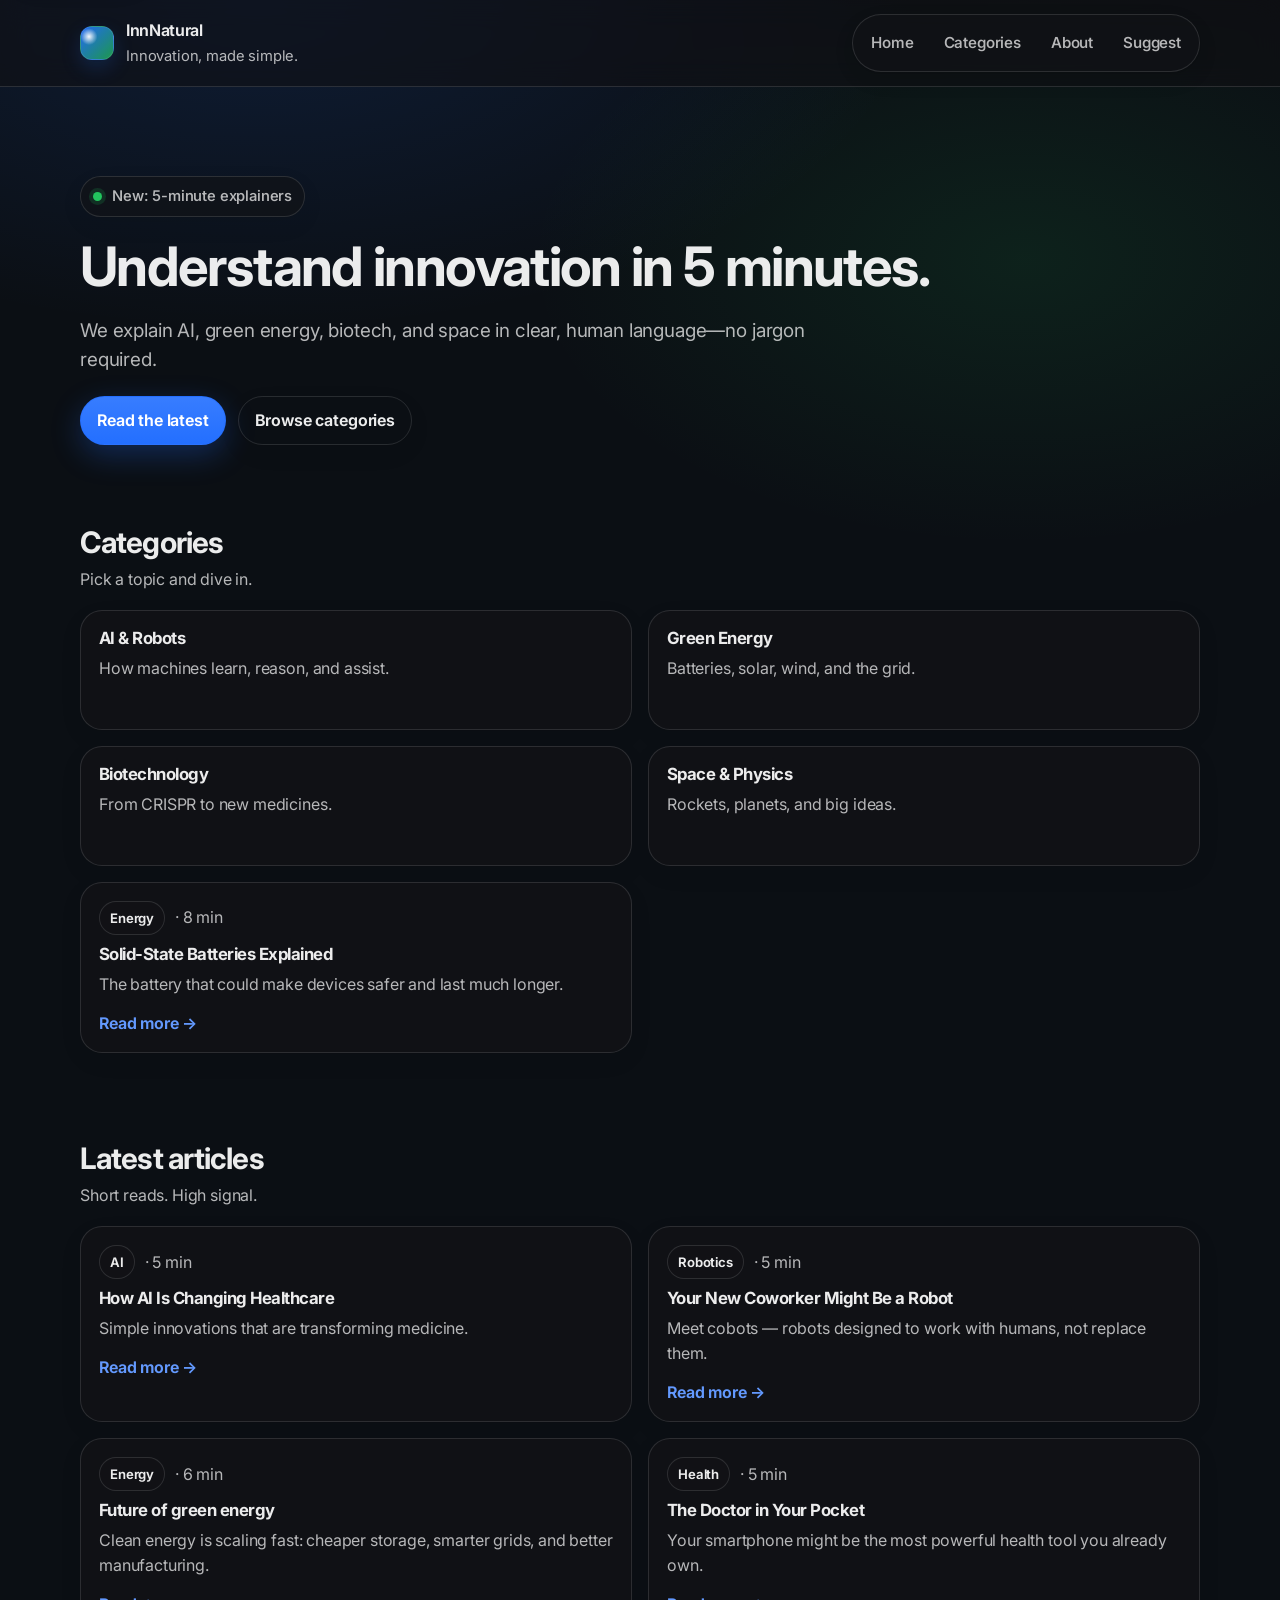
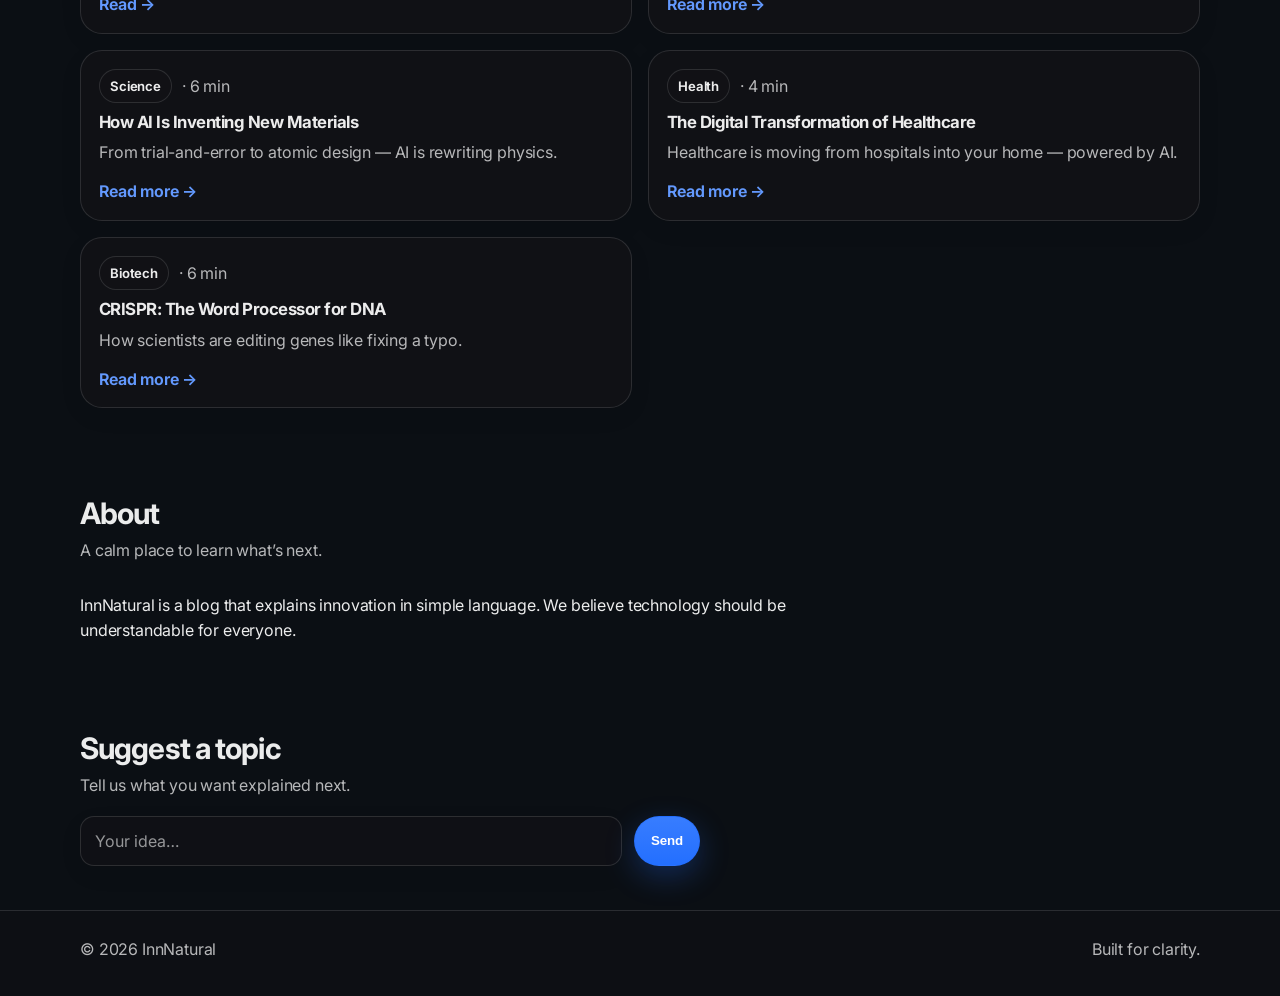
==== index.html @ a8ececca "Update index.html" ====
<!DOCTYPE html>
<html lang="en">
<head>
  <!-- Google tag (gtag.js) -->
<script async src="https://www.googletagmanager.com/gtag/js?id=G-0CDBR9W28D"></script>
<script>
  window.dataLayer = window.dataLayer || [];
  function gtag(){dataLayer.push(arguments);}
  gtag('js', new Date());

  gtag('config', 'G-0CDBR9W28D');
</script>
  <meta charset="UTF-8" />
  <meta name="viewport" content="width=device-width, initial-scale=1.0"/>
  <title>InnNatural</title>
  <meta name="description" content="InnNatural — short, clear explainers on AI, green energy, biotech, and space." />
  <meta name="color-scheme" content="light dark" />
  <link rel="preconnect" href="https://fonts.googleapis.com" />
  <link rel="preconnect" href="https://fonts.gstatic.com" crossorigin />
  <link href="https://fonts.googleapis.com/css2?family=Inter:wght@400;500;600;700&display=swap" rel="stylesheet" />
  <link rel="stylesheet" href="style.css"/>
</head>

<body>

<a class="skip-link" href="#content">Skip to content</a>

<header class="site-header">
  <div class="container header-inner">
    <div class="brand">
      <div class="logo" aria-hidden="true"></div>
      <div class="brand-text">
        <a class="brand-name" href="#">InnNatural</a>
        <p class="brand-tagline">Innovation, made simple.</p>
      </div>
    </div>

    <nav class="site-nav" aria-label="Primary navigation">
      <a class="nav-link" href="#">Home</a>
      <a class="nav-link" href="#categories">Categories</a>
      <a class="nav-link" href="#about">About</a>
      <a class="nav-link" href="#contact">Suggest</a>
    </nav>
  </div>
</header>

<main id="content">
  <section class="hero">
    <div class="container hero-inner">
      <p class="pill">New: 5-minute explainers</p>
      <h1>Understand innovation in 5 minutes.</h1>
      <p class="lede">We explain AI, green energy, biotech, and space in clear, human language—no jargon required.</p>
      <div class="hero-actions">
        <a class="button primary" href="#latest">Read the latest</a>
        <a class="button ghost" href="#categories">Browse categories</a>
      </div>
    </div>
  </section>

  <section id="categories" class="section">
    <div class="container">
      <div class="section-head">
        <h2>Categories</h2>
        <p class="muted">Pick a topic and dive in.</p>
      </div>
      <div class="grid cards">
        <a class="card category" href="#" aria-label="AI & Robots category">
          <h3>AI & Robots</h3>
          <p class="muted">How machines learn, reason, and assist.</p>
        </a>
        <a class="card category" href="#" aria-label="Green Energy category">
          <h3>Green Energy</h3>
          <p class="muted">Batteries, solar, wind, and the grid.</p>
        </a>
        <a class="card category" href="#" aria-label="Biotechnology category">
          <h3>Biotechnology</h3>
          <p class="muted">From CRISPR to new medicines.</p>
        </a>
        <a class="card category" href="#" aria-label="Space & Physics category">
          <h3>Space & Physics</h3>
          <p class="muted">Rockets, planets, and big ideas.</p>
        </a>
        <article class="card post">
          <div class="post-meta">
            <span class="tag">Energy</span>
            <span class="muted">· 8 min</span>
          </div>
          <h3>Solid-State Batteries Explained</h3>
          <p>The battery that could make devices safer and last much longer.</p>
          <a class="post-link" href="article-solid-state-batteries.html">Read more →</a>
        </article>
      </div>
    </div>
  </section>

  <section id="latest" class="section">
    <div class="container">
      <div class="section-head">
        <h2>Latest articles</h2>
        <p class="muted">Short reads. High signal.</p>
      </div>

      <div class="grid cards">
        <article class="card post">
          <div class="post-meta">
            <span class="tag">AI</span>
            <span class="muted">· 5 min</span>
          </div>
          <h3>How AI Is Changing Healthcare</h3>
          <p>Simple innovations that are transforming medicine.</p>
          <a class="post-link" href="article-ai.html">Read more →</a>
        </article>
        <article class="card post">
          <div class="post-meta">
            <span class="tag">Robotics</span>
            <span class="muted">· 5 min</span>
          </div>
          <h3>Your New Coworker Might Be a Robot</h3>
          <p>Meet cobots — robots designed to work with humans, not replace them.</p>
          <a class="post-link" href="article-cobots.html">Read more →</a>
        </article>
        <article class="card post">
          <div class="post-meta">
            <span class="tag">Energy</span>
            <span class="muted">· 6 min</span>
          </div>
          <h3>Future of green energy</h3>
          <p>Clean energy is scaling fast: cheaper storage, smarter grids, and better manufacturing.</p>
          <a class="post-link" href="#" aria-label="Read Future of green energy">Read →</a>
        </article>
        <article class="card post">
          <div class="post-meta">
            <span class="tag">Health</span>
            <span class="muted">· 5 min</span>
          </div>
          <h3>The Doctor in Your Pocket</h3>
          <p>Your smartphone might be the most powerful health tool you already own.</p>
          <a class="post-link" href="article-smartphone-health.html">Read more →</a>
        </article>
        <article class="card post">
          <div class="post-meta">
            <span class="tag">Science</span>
            <span class="muted">· 6 min</span>
          </div>
          <h3>How AI Is Inventing New Materials</h3>
          <p>From trial-and-error to atomic design — AI is rewriting physics.</p>
          <a class="post-link" href="article-materials-ai.html">Read more →</a>
        </article>
        <article class="card post">
          <div class="post-meta">
            <span class="tag">Health</span>
            <span class="muted">· 4 min</span>
          </div>
          <h3>The Digital Transformation of Healthcare</h3>
          <p>Healthcare is moving from hospitals into your home — powered by AI.</p>
          <a class="post-link" href="article-digital-health.html">Read more →</a>
        </article>
        <article class="card post">
          <div class="post-meta">
            <span class="tag">Biotech</span>
            <span class="muted">· 6 min</span>
          </div>
          <h3>CRISPR: The Word Processor for DNA</h3>
          <p>How scientists are editing genes like fixing a typo.</p>
          <a class="post-link" href="article-crispr.html">Read more →</a>
        </article>
      </div>
    </div>
  </section>

<section id="about">
  <div class="container section about">
    <div class="section-head">
      <h2>About</h2>
      <p class="muted">A calm place to learn what’s next.</p>
    </div>
    <div class="prose">
      <p>
        InnNatural is a blog that explains innovation in simple language.
        We believe technology should be understandable for everyone.
      </p>
    </div>
  </div>
</section>

<section id="contact">
  <div class="container section">
    <div class="section-head">
      <h2>Suggest a topic</h2>
      <p class="muted">Tell us what you want explained next.</p>
    </div>

    <form class="suggest" action="#" method="get">
      <label class="sr-only" for="topic">Your idea</label>
      <input id="topic" name="topic" type="text" placeholder="Your idea…" autocomplete="off" />
      <button class="button primary" type="submit">Send</button>
    </form>
  </div>
</section>

<footer>
  <div class="container footer-inner">
    <p class="muted">© 2026 InnNatural</p>
    <p class="muted">Built for clarity.</p>
  </div>
</footer>
<!-- POPUP -->
<div id="popup" class="popup">
  <div class="popup-content">
    <span id="close">&times;</span>
    <h2>Join our newsletter</h2>
    <p>Get 5-minute insights about AI & innovation</p>

    <form action="https://formspree.io/f/mojkylje" method="POST">
      <input type="email" name="email" placeholder="Your email" required>
      <button type="submit">Subscribe</button>
      <button id="noThanks" type="button">No thanks</button>
    </form>
  </div>
</div>
<script>
  const popup = document.getElementById("popup");
  const close = document.getElementById("close");
  const noThanks = document.getElementById("noThanks");
  const form = popup.querySelector("form");

  // проверка — показывать или нет
  if (!localStorage.getItem("popupClosed")) {
    setTimeout(() => {
      popup.style.display = "flex";
    }, 3000);
  }

  // крестик
  close.onclick = () => {
    popup.style.display = "none";
    localStorage.setItem("popupClosed", "true");
  };

  // кнопка "no thanks"
  noThanks.onclick = () => {
    popup.style.display = "none";
    localStorage.setItem("popupClosed", "true");
  };

  // клик вне окна
  popup.onclick = (e) => {
    if (e.target === popup) {
      popup.style.display = "none";
      localStorage.setItem("popupClosed", "true");
    }
  };

  // если отправил форму (ввел почту)
  form.addEventListener("submit", (e) => {
  localStorage.setItem("popupClosed", "true");
  popup.style.display = "none";
});
</script>
</body>
</html>
---- style.css ----
:root {
  --bg: #0b0f14;
  --surface: rgba(16, 17, 20, 0.65);
  --card: rgba(18, 19, 23, 0.72);
  --text: rgba(255, 255, 255, 0.92);
  --muted: rgba(255, 255, 255, 0.7);
  --border: rgba(255, 255, 255, 0.12);

  --shadow-sm: 0 1px 2px rgba(16, 16, 18, 0.06), 0 8px 24px rgba(16, 16, 18, 0.06);
  --shadow-md: 0 2px 6px rgba(16, 16, 18, 0.08), 0 18px 50px rgba(16, 16, 18, 0.10);

  --radius-sm: 12px;
  --radius-md: 16px;
  --radius-lg: 22px;

  --container: 1120px;
  --pad: clamp(16px, 3vw, 28px);

  --ease: cubic-bezier(.2, .8, .2, 1);
  --focus: 0 0 0 4px rgba(35, 111, 255, 0.18);
  --accent: #236fff;
  --accent-2: #22c55e;
}



*,
*::before,
*::after {
  box-sizing: border-box;
}

html {
  scroll-behavior: smooth;
}

body {
  margin: 0;
  color: var(--text);
  background:
    radial-gradient(1200px 600px at 20% 0%, rgba(35, 111, 255, 0.14), transparent 55%),
    radial-gradient(900px 520px at 80% 10%, rgba(34, 197, 94, 0.10), transparent 55%),
    var(--bg);
  font-family: Inter, ui-sans-serif, system-ui, -apple-system, BlinkMacSystemFont, "Segoe UI", Roboto, Helvetica, Arial, "Apple Color Emoji", "Segoe UI Emoji";
  letter-spacing: -0.01em;
  line-height: 1.55;
  -webkit-font-smoothing: antialiased;
  -moz-osx-font-smoothing: grayscale;
}

a {
  color: inherit;
  text-decoration: none;
}

p {
  margin: 0;
}

h1, h2, h3 {
  margin: 0;
  letter-spacing: -0.03em;
  line-height: 1.15;
}

h1 {
  font-size: clamp(2.1rem, 4.6vw, 3.4rem);
}

h2 {
  font-size: clamp(1.35rem, 2.6vw, 1.85rem);
}

h3 {
  font-size: 1.05rem;
}

.muted {
  color: var(--muted);
}

.container {
  width: min(var(--container), calc(100% - (var(--pad) * 2)));
  margin-inline: auto;
}

.skip-link {
  position: absolute;
  left: 12px;
  top: 10px;
  padding: 10px 12px;
  border-radius: 999px;
  background: var(--card);
  border: 1px solid var(--border);
  box-shadow: var(--shadow-sm);
  transform: translateY(-160%);
  transition: transform 220ms var(--ease);
  z-index: 9999;
}

.skip-link:focus {
  transform: translateY(0);
  outline: none;
  box-shadow: var(--shadow-sm), var(--focus);
}

.site-header {
  position: sticky;
  top: 0;
  z-index: 100;
  backdrop-filter: blur(14px);
  -webkit-backdrop-filter: blur(14px);
  background: color-mix(in oklab, var(--surface), transparent 10%);
  border-bottom: 1px solid var(--border);
}

.header-inner {
  display: flex;
  align-items: center;
  justify-content: space-between;
  gap: 18px;
  padding: 14px 0;
}

.brand {
  display: flex;
  align-items: center;
  gap: 12px;
  min-width: 220px;
}

.logo {
  width: 34px;
  height: 34px;
  border-radius: 12px;
  background:
    radial-gradient(14px 14px at 25% 30%, rgba(255,255,255,0.95), rgba(255,255,255,0.0) 60%),
    linear-gradient(135deg, rgba(35,111,255,0.95), rgba(34,197,94,0.75));
  box-shadow: 0 8px 20px rgba(35,111,255,0.18);
  border: 1px solid color-mix(in oklab, var(--border), transparent 20%);
}

.brand-text {
  display: grid;
  gap: 2px;
}

.brand-name {
  font-weight: 650;
  letter-spacing: -0.02em;
}

.brand-name:focus-visible {
  outline: none;
  box-shadow: var(--focus);
  border-radius: 10px;
}

.brand-tagline {
  font-size: 0.92rem;
  color: var(--muted);
}

.site-nav {
  display: flex;
  align-items: center;
  gap: 6px;
  padding: 6px;
  border-radius: 999px;
  border: 1px solid var(--border);
  background: color-mix(in oklab, var(--card), transparent 10%);
  box-shadow: var(--shadow-sm);
}

.nav-link {
  font-weight: 550;
  font-size: 0.95rem;
  padding: 10px 12px;
  border-radius: 999px;
  color: var(--muted);
  transition: background 180ms var(--ease), color 180ms var(--ease), transform 180ms var(--ease);
}

.nav-link:hover {
  background: color-mix(in oklab, var(--card), transparent 10%);
  color: var(--text);
  transform: translateY(-1px);
}

.nav-link:focus-visible {
  outline: none;
  box-shadow: var(--focus);
}

.hero {
  padding: clamp(54px, 7vw, 92px) 0 36px;
}

.hero-inner {
  text-align: left;
  display: grid;
  gap: 18px;
  align-items: start;
}

.pill {
  display: inline-flex;
  align-items: center;
  gap: 10px;
  width: fit-content;
  padding: 8px 12px;
  border-radius: 999px;
  border: 1px solid var(--border);
  background: color-mix(in oklab, var(--card), transparent 12%);
  box-shadow: var(--shadow-sm);
  color: var(--muted);
  font-weight: 550;
  font-size: 0.92rem;
}

.pill::before {
  content: "";
  width: 9px;
  height: 9px;
  border-radius: 999px;
  background: var(--accent-2);
  box-shadow: 0 0 0 4px color-mix(in oklab, var(--accent-2), transparent 84%);
}

.lede {
  max-width: 62ch;
  font-size: clamp(1.05rem, 1.6vw, 1.18rem);
  color: var(--muted);
}

.hero-actions {
  display: flex;
  gap: 12px;
  flex-wrap: wrap;
  margin-top: 4px;
}

.button {
  display: inline-flex;
  align-items: center;
  justify-content: center;
  gap: 10px;
  border-radius: 999px;
  padding: 11px 16px;
  border: 1px solid var(--border);
  background: color-mix(in oklab, var(--card), transparent 8%);
  box-shadow: var(--shadow-sm);
  font-weight: 650;
  letter-spacing: -0.01em;
  transition: transform 180ms var(--ease), box-shadow 180ms var(--ease), background 180ms var(--ease);
  cursor: pointer;
  user-select: none;
}

.button.primary {
  border-color: color-mix(in oklab, var(--accent), transparent 40%);
  background: linear-gradient(180deg, color-mix(in oklab, var(--accent), white 8%), var(--accent));
  color: white;
  box-shadow: 0 10px 30px rgba(35, 111, 255, 0.28);
}

.button.ghost {
  background: transparent;
}

.button:hover {
  transform: translateY(-2px);
  box-shadow: var(--shadow-md);
}

.button:active {
  transform: translateY(-1px);
}

.button:focus-visible {
  outline: none;
  box-shadow: var(--shadow-sm), var(--focus);
}

.section {
  padding: 44px 0;
}

.section-head {
  display: grid;
  gap: 8px;
  margin-bottom: 18px;
}

.grid {
  display: grid;
  grid-template-columns: repeat(12, 1fr);
  gap: 16px;
}

.cards > * {
  grid-column: span 6;
}

@media (max-width: 860px) {
  .cards > * {
    grid-column: span 12;
  }

  .site-nav {
    overflow-x: auto;
    max-width: 55vw;
  }
}

.card {
  position: relative;
  border-radius: var(--radius-lg);
  padding: 18px 18px 16px;
  background: color-mix(in oklab, var(--card), transparent 0%);
  border: 1px solid var(--border);
  box-shadow: var(--shadow-sm);
  transition: transform 220ms var(--ease), box-shadow 220ms var(--ease), border-color 220ms var(--ease);
  min-height: 120px;
  overflow: hidden;
}

.card::after {
  content: "";
  position: absolute;
  inset: -2px;
  background:
    radial-gradient(320px 160px at 20% 0%, rgba(35, 111, 255, 0.14), transparent 60%),
    radial-gradient(300px 160px at 90% 20%, rgba(34, 197, 94, 0.10), transparent 55%);
  opacity: 0;
  transition: opacity 220ms var(--ease);
  pointer-events: none;
}

.card:hover {
  transform: translateY(-4px);
  box-shadow: var(--shadow-md);
  border-color: color-mix(in oklab, var(--border), var(--accent) 30%);
}

.card:hover::after {
  opacity: 1;
}

.card:focus-visible {
  outline: none;
  box-shadow: var(--shadow-md), var(--focus);
}

.category h3 {
  margin-bottom: 8px;
}

.post-meta {
  display: inline-flex;
  align-items: center;
  gap: 10px;
  margin-bottom: 10px;
}

.tag {
  font-size: 0.82rem;
  font-weight: 650;
  padding: 6px 10px;
  border-radius: 999px;
  border: 1px solid var(--border);
  background: color-mix(in oklab, var(--card), transparent 6%);
}

.post h3 {
  margin-bottom: 8px;
}

.post p {
  color: var(--muted);
  max-width: 68ch;
}

.post-link {
  display: inline-flex;
  margin-top: 14px;
  font-weight: 650;
  color: color-mix(in oklab, var(--accent), var(--text) 30%);
  transition: transform 180ms var(--ease), color 180ms var(--ease);
}

.card:hover .post-link {
  transform: translateX(2px);
  color: color-mix(in oklab, var(--accent), white 10%);
}

.prose {
  max-width: 72ch;
}

.about {
  display: grid;
  gap: 12px;
}

.sr-only {
  position: absolute;
  width: 1px;
  height: 1px;
  padding: 0;
  margin: -1px;
  overflow: hidden;
  clip: rect(0, 0, 0, 0);
  white-space: nowrap;
  border: 0;
}

.suggest {
  display: grid;
  grid-template-columns: 1fr auto;
  gap: 12px;
  max-width: 620px;
}

input[type="text"] {
  width: 100%;
  padding: 12px 14px;
  border-radius: 14px;
  border: 1px solid var(--border);
  background: color-mix(in oklab, var(--card), transparent 6%);
  color: var(--text);
  box-shadow: var(--shadow-sm);
  font: inherit;
  transition: box-shadow 180ms var(--ease), border-color 180ms var(--ease), transform 180ms var(--ease);
}

input[type="text"]::placeholder {
  color: color-mix(in oklab, var(--muted), transparent 20%);
}

input[type="text"]:focus {
  outline: none;
  box-shadow: var(--shadow-sm), var(--focus);
  border-color: color-mix(in oklab, var(--accent), transparent 35%);
}

footer {
  padding: 26px 0 34px;
  border-top: 1px solid var(--border);
  background: color-mix(in oklab, var(--surface), transparent 20%);
}

.footer-inner {
  display: flex;
  justify-content: space-between;
  align-items: center;
  gap: 12px;
  flex-wrap: wrap;
}

@media (prefers-reduced-motion: no-preference) {
  .hero-inner,
  .section,
  .site-header {
    animation: floatIn 700ms var(--ease) both;
  }

  .section {
    animation-duration: 720ms;
  }

  .site-header {
    animation-duration: 520ms;
  }

  @keyframes floatIn {
    from {
      opacity: 0;
      transform: translateY(10px);
    }
    to {
      opacity: 1;
      transform: translateY(0);
    }
  }
} 
.article {
  max-width: 800px;
  margin: 60px auto;
  padding: 20px;
  line-height: 1.7;
}

.article h1 {
  font-size: 2.2rem;
  margin-bottom: 20px;
}

.article p {
  margin-bottom: 15px;
  color: #ccc;
}
.article-image {
  width: 100%;
  max-width: 800px;
  border-radius: 16px;
  margin: 20px auto;
  display: block;
}
.popup {
  position: fixed;
  top: 0;
  left: 0;
  width: 100%;
  height: 100%;
  background: rgba(0,0,0,0.6);
  display: none;
  align-items: center;
  justify-content: center;
}

.popup-content {
  background: #111;
  padding: 30px;
  border-radius: 12px;
  text-align: center;
  max-width: 400px;
  width: 90%;
}

.popup input {
  width: 100%;
  padding: 12px;
  margin: 10px 0;
  border-radius: 8px;
  border: none;
}

.popup button {
  padding: 12px 20px;
  border-radius: 8px;
  background: #236fff;
  color: white;
  border: none;
  cursor: pointer;
}

#close {
  position: absolute;
  right: 20px;
  top: 10px;
  cursor: pointer;
  font-size: 24px;
}
#noThanks {
  margin-top: 10px;
  background: transparent;
  color: #aaa;
  border: none;
  cursor: pointer;
}

#noThanks:hover {
  color: white;
}
#close {
  position: absolute;
  right: 15px;
  top: 10px;
  font-size: 24px;
  cursor: pointer;
  color: white;
}
.article strong {
  display: block;
  margin-top: 20px;
  margin-bottom: 8px;
  font-size: 1.1rem;
  color: white;
}
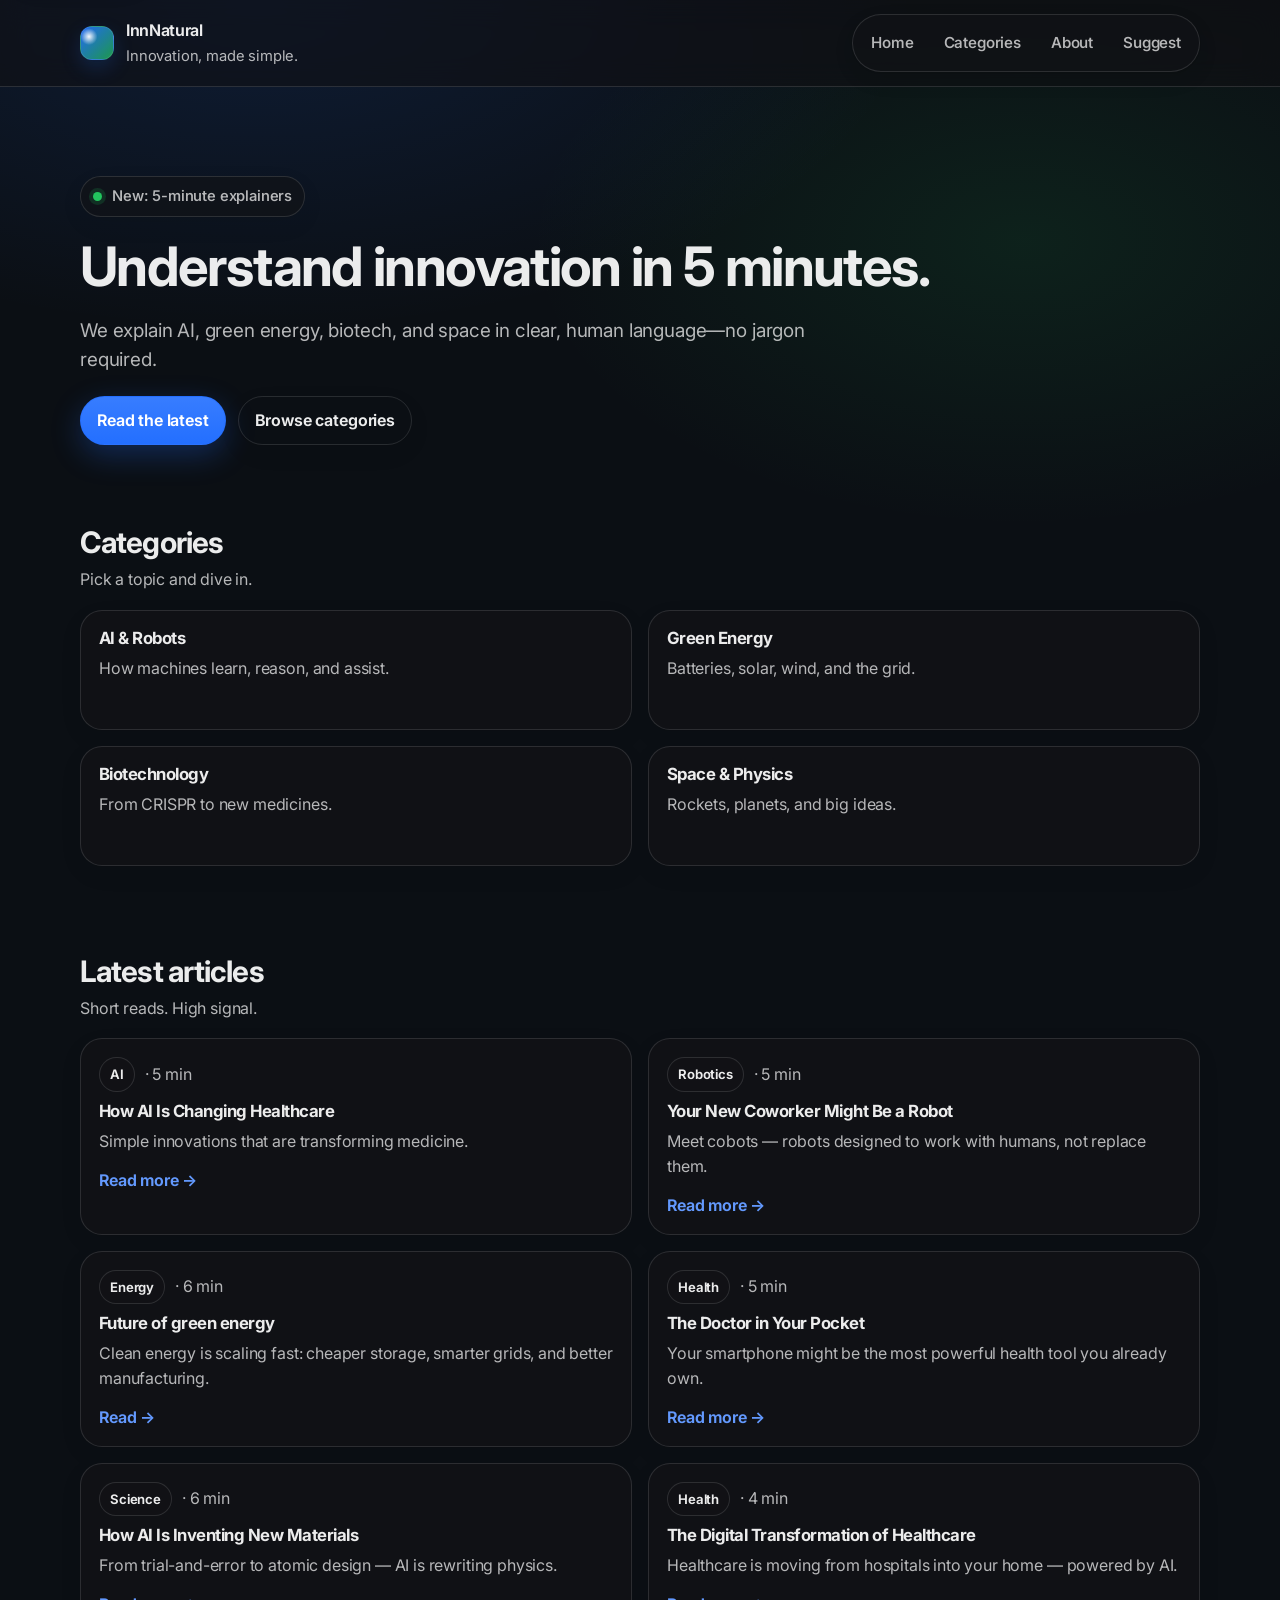
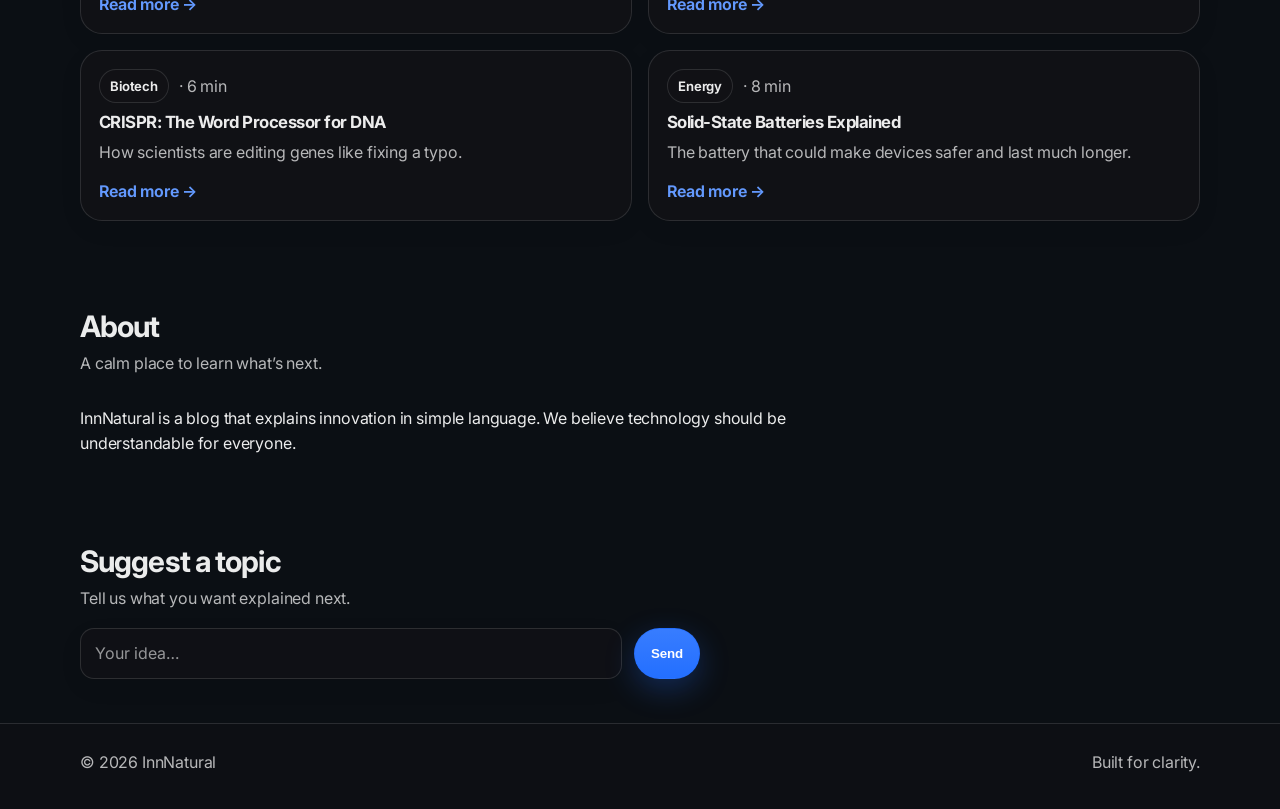
==== commit 4cd64db4: "Update index.html" ====
--- a/index.html
+++ b/index.html
@@ -80,15 +80,6 @@
           <h3>Space & Physics</h3>
           <p class="muted">Rockets, planets, and big ideas.</p>
         </a>
-        <article class="card post">
-          <div class="post-meta">
-            <span class="tag">Energy</span>
-            <span class="muted">· 8 min</span>
-          </div>
-          <h3>Solid-State Batteries Explained</h3>
-          <p>The battery that could make devices safer and last much longer.</p>
-          <a class="post-link" href="article-solid-state-batteries.html">Read more →</a>
-        </article>
       </div>
     </div>
   </section>
@@ -163,6 +154,15 @@
           <h3>CRISPR: The Word Processor for DNA</h3>
           <p>How scientists are editing genes like fixing a typo.</p>
           <a class="post-link" href="article-crispr.html">Read more →</a>
+        </article>
+        <article class="card post">
+          <div class="post-meta">
+            <span class="tag">Energy</span>
+            <span class="muted">· 8 min</span>
+          </div>
+          <h3>Solid-State Batteries Explained</h3>
+          <p>The battery that could make devices safer and last much longer.</p>
+          <a class="post-link" href="article-solid-state-batteries.html">Read more →</a>
         </article>
       </div>
     </div>
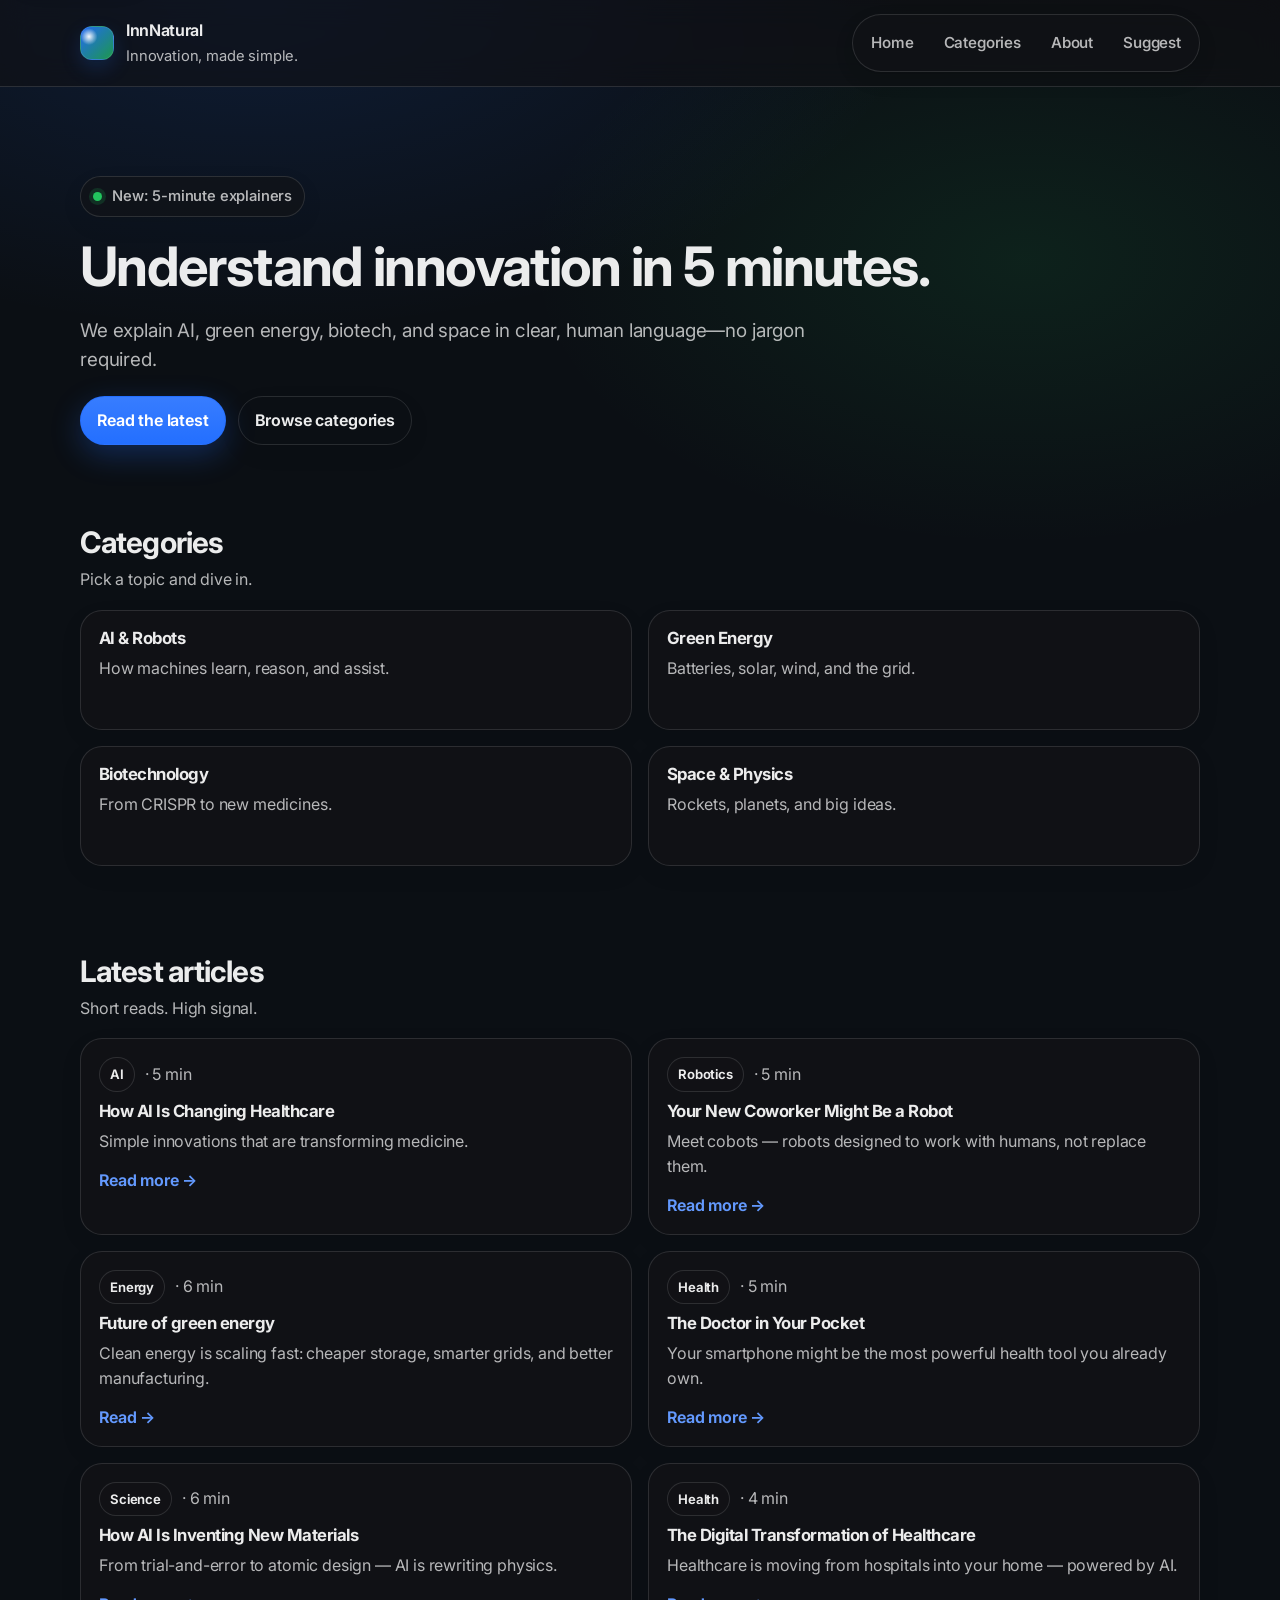
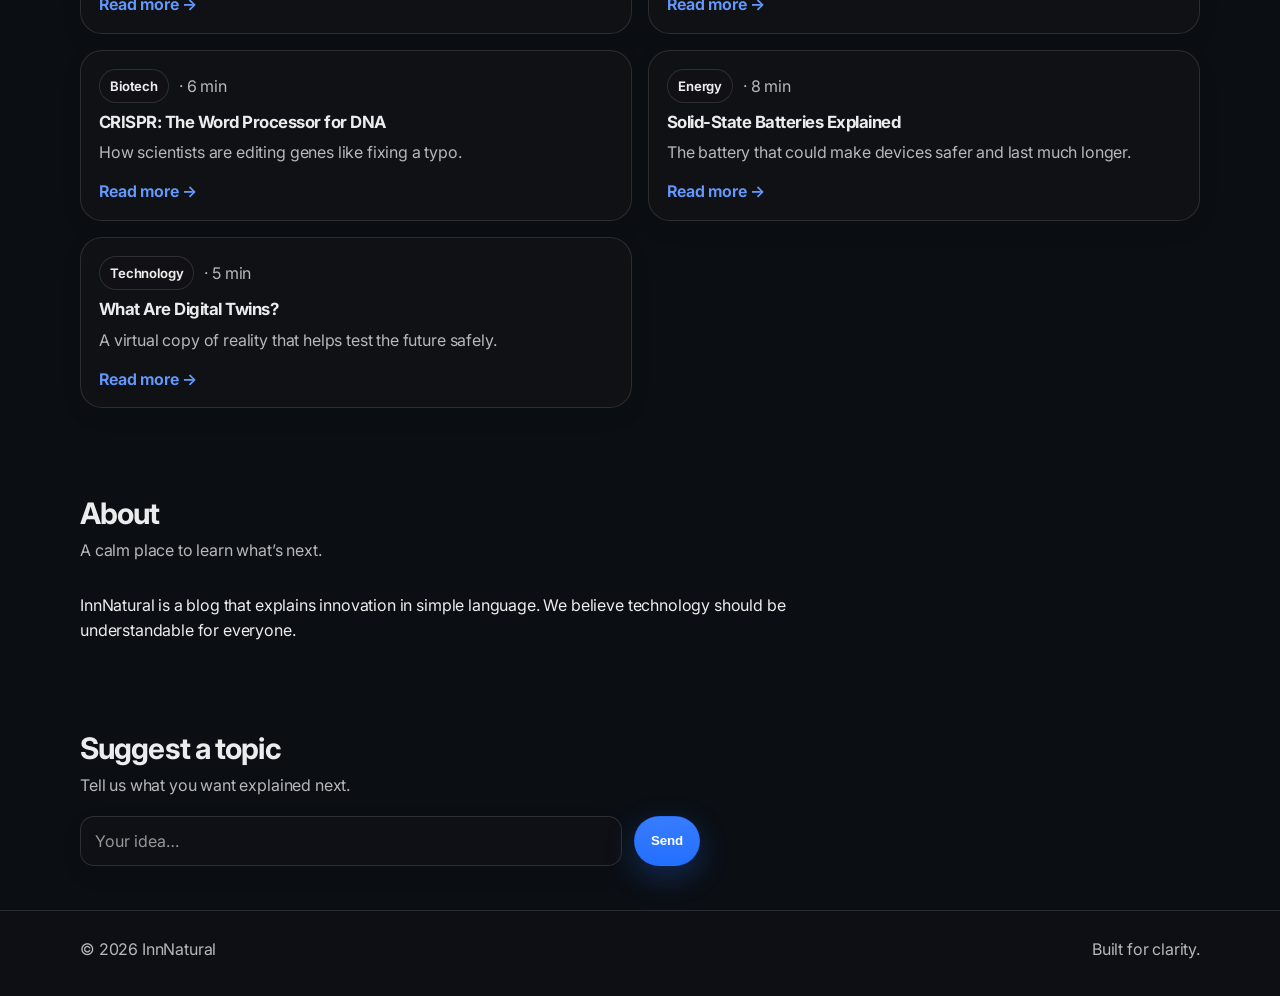
==== commit 329ef70a: "Update index.html" ====
--- a/index.html
+++ b/index.html
@@ -164,6 +164,15 @@
           <p>The battery that could make devices safer and last much longer.</p>
           <a class="post-link" href="article-solid-state-batteries.html">Read more →</a>
         </article>
+        <article class="card post">
+          <div class="post-meta">
+            <span class="tag">Technology</span>
+            <span class="muted">· 5 min</span>
+          </div>
+          <h3>What Are Digital Twins?</h3>
+          <p>A virtual copy of reality that helps test the future safely.</p>
+          <a class="post-link" href="article-digital-twins.html">Read more →</a>
+        </article>
       </div>
     </div>
   </section>
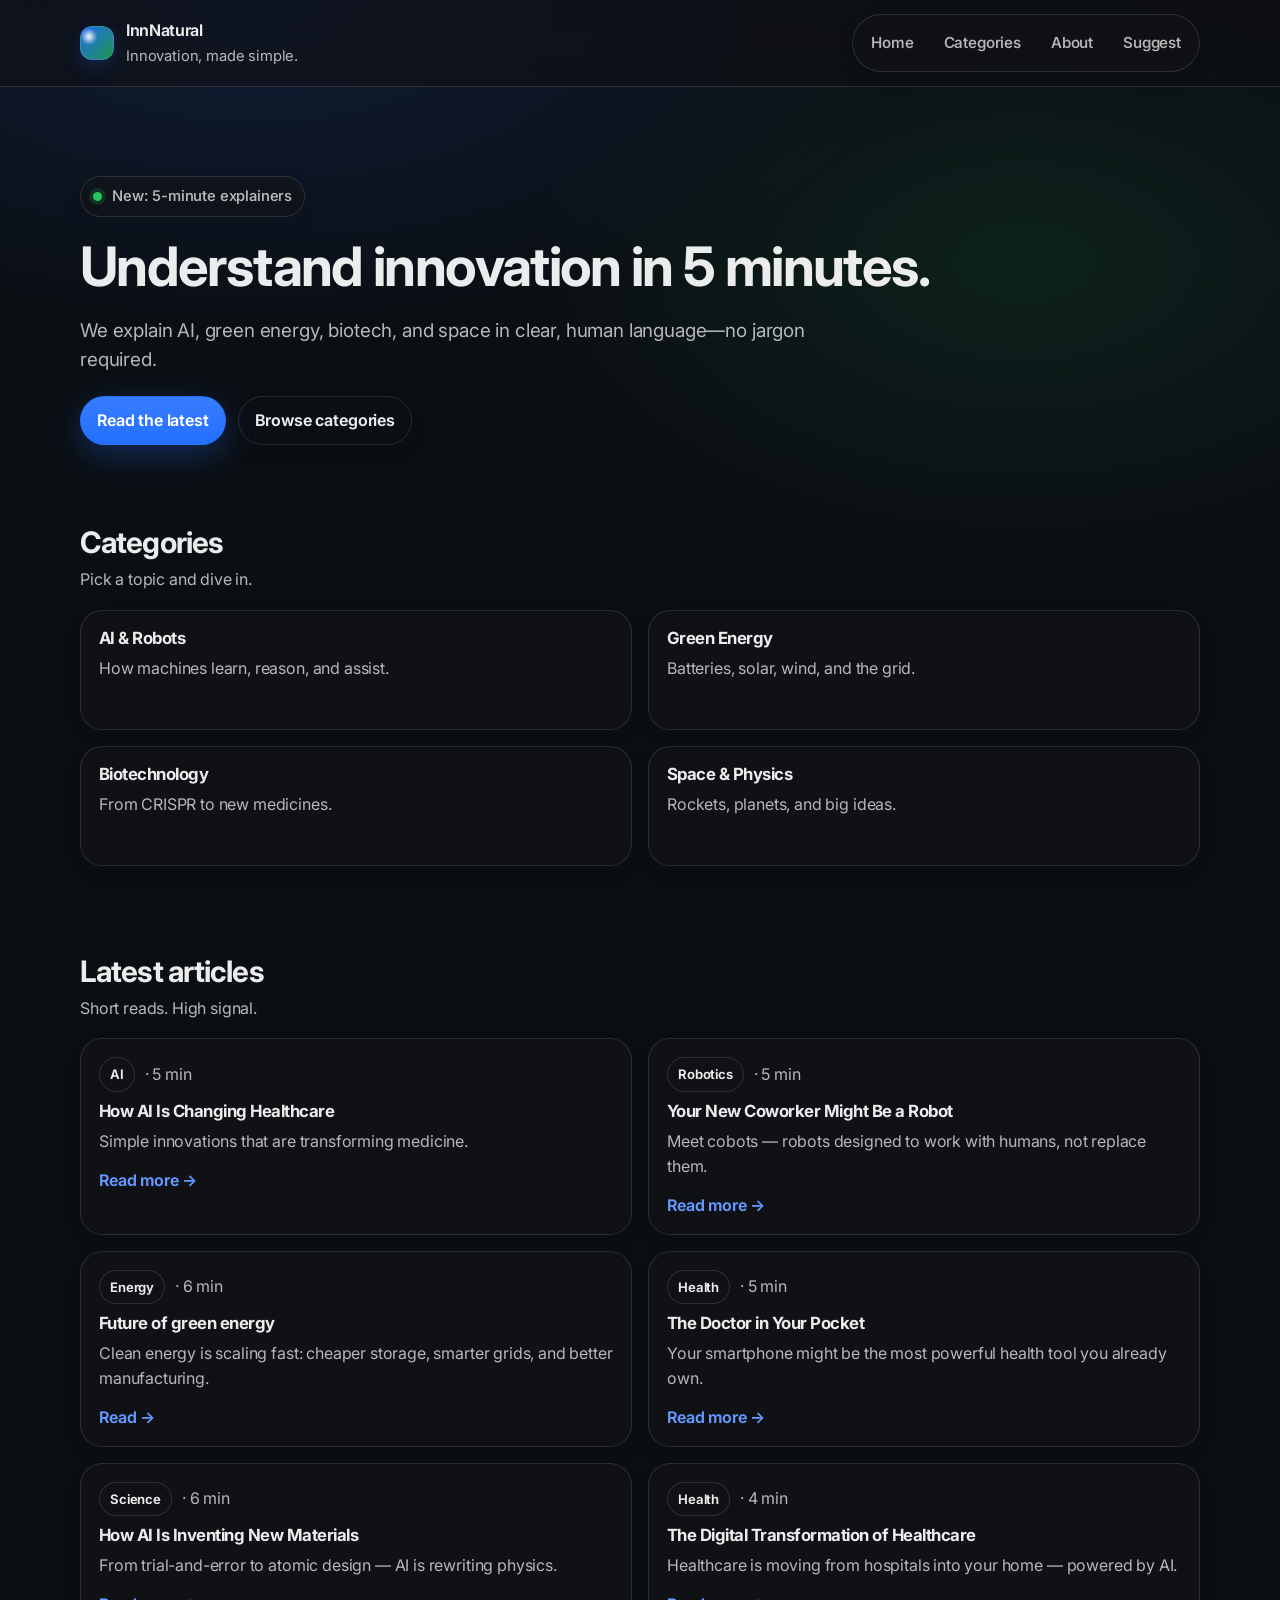
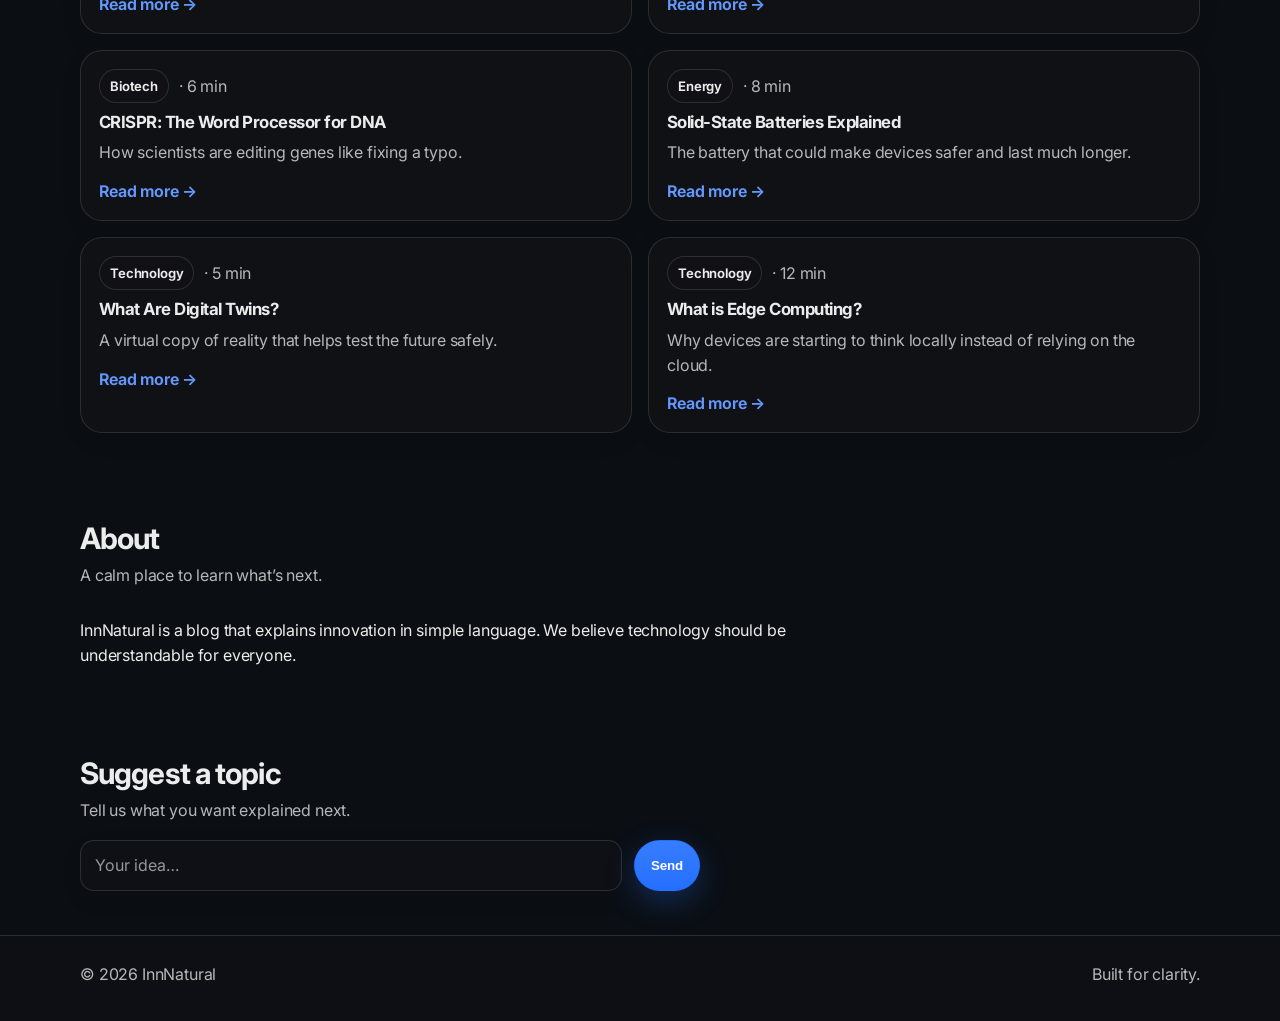
==== commit 41f59d3c: "Update index.html" ====
--- a/index.html
+++ b/index.html
@@ -173,6 +173,15 @@
           <p>A virtual copy of reality that helps test the future safely.</p>
           <a class="post-link" href="article-digital-twins.html">Read more →</a>
         </article>
+        <article class="card post">
+          <div class="post-meta">
+            <span class="tag">Technology</span>
+            <span class="muted">· 12 min</span>
+          </div>
+          <h3>What is Edge Computing?</h3>
+          <p>Why devices are starting to think locally instead of relying on the cloud.</p>
+          <a class="post-link" href="article-edge-computing.html">Read more →</a>
+        </article>
       </div>
     </div>
   </section>
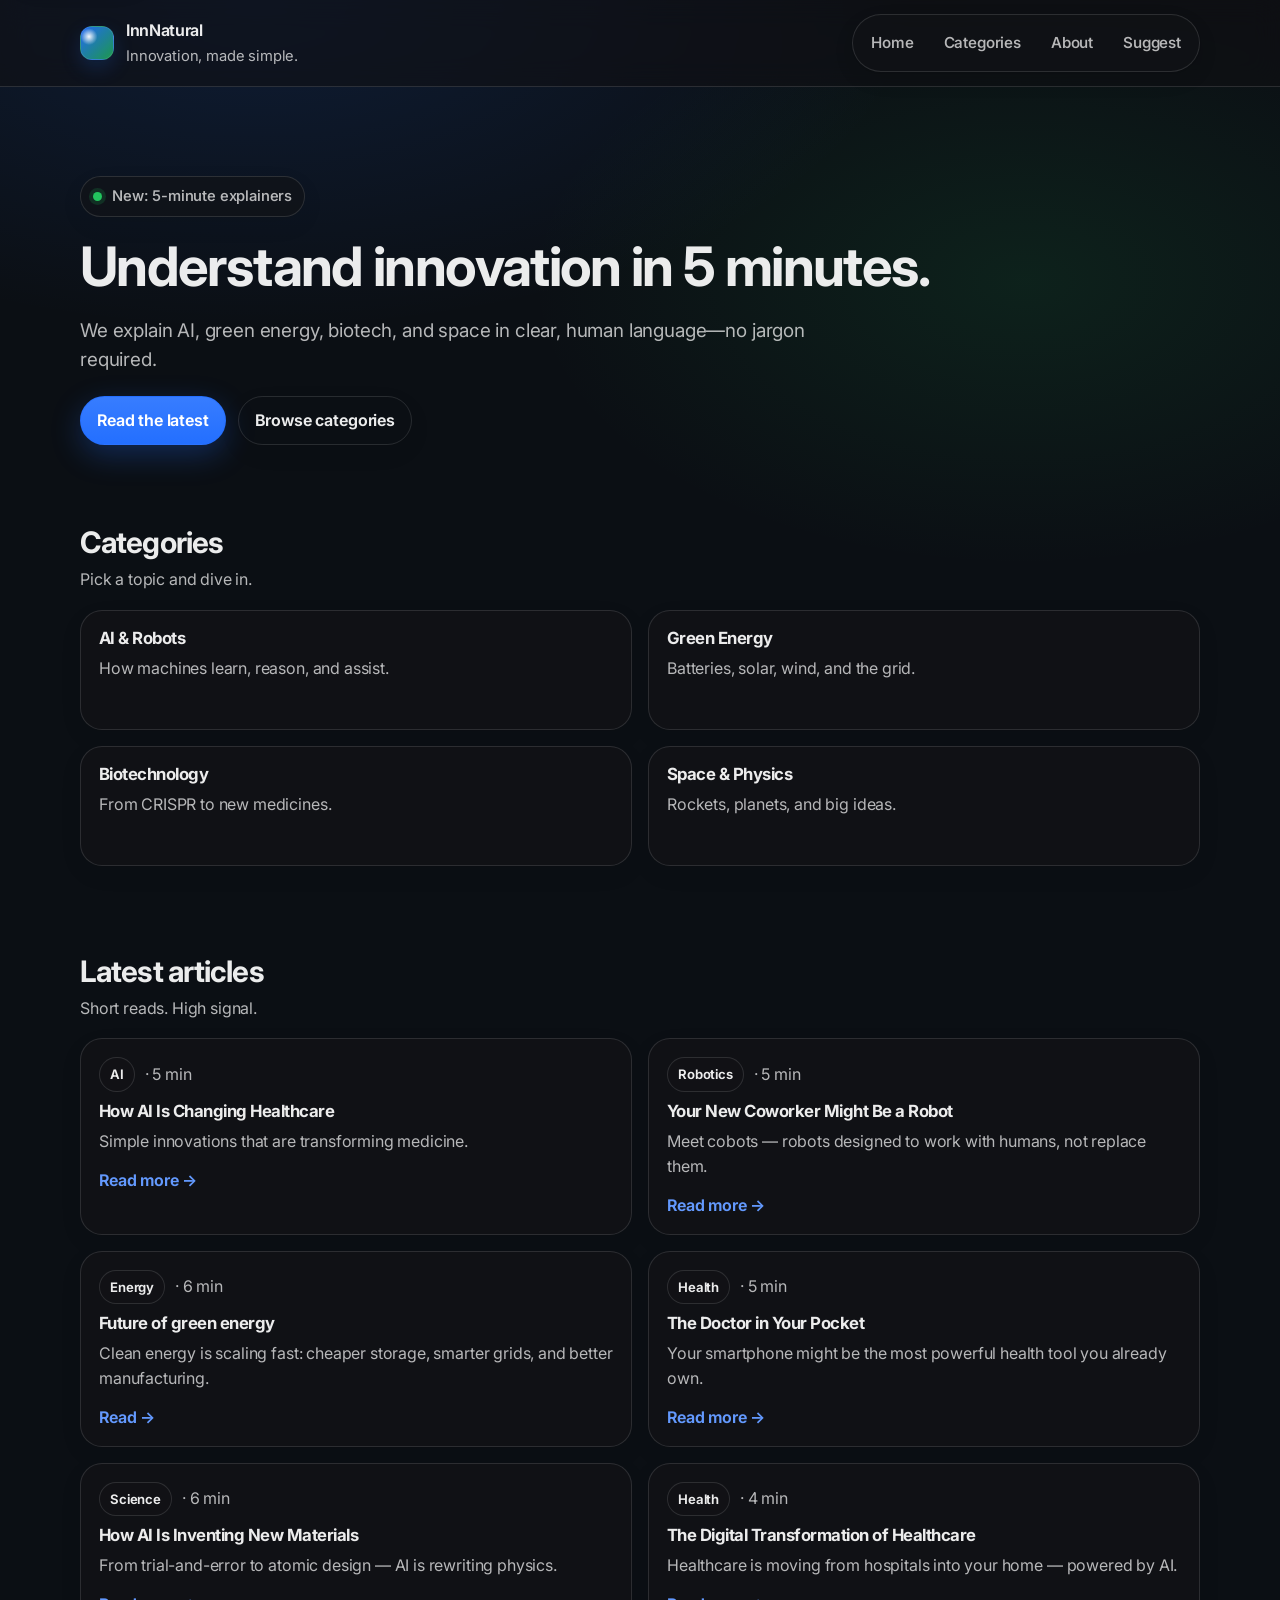
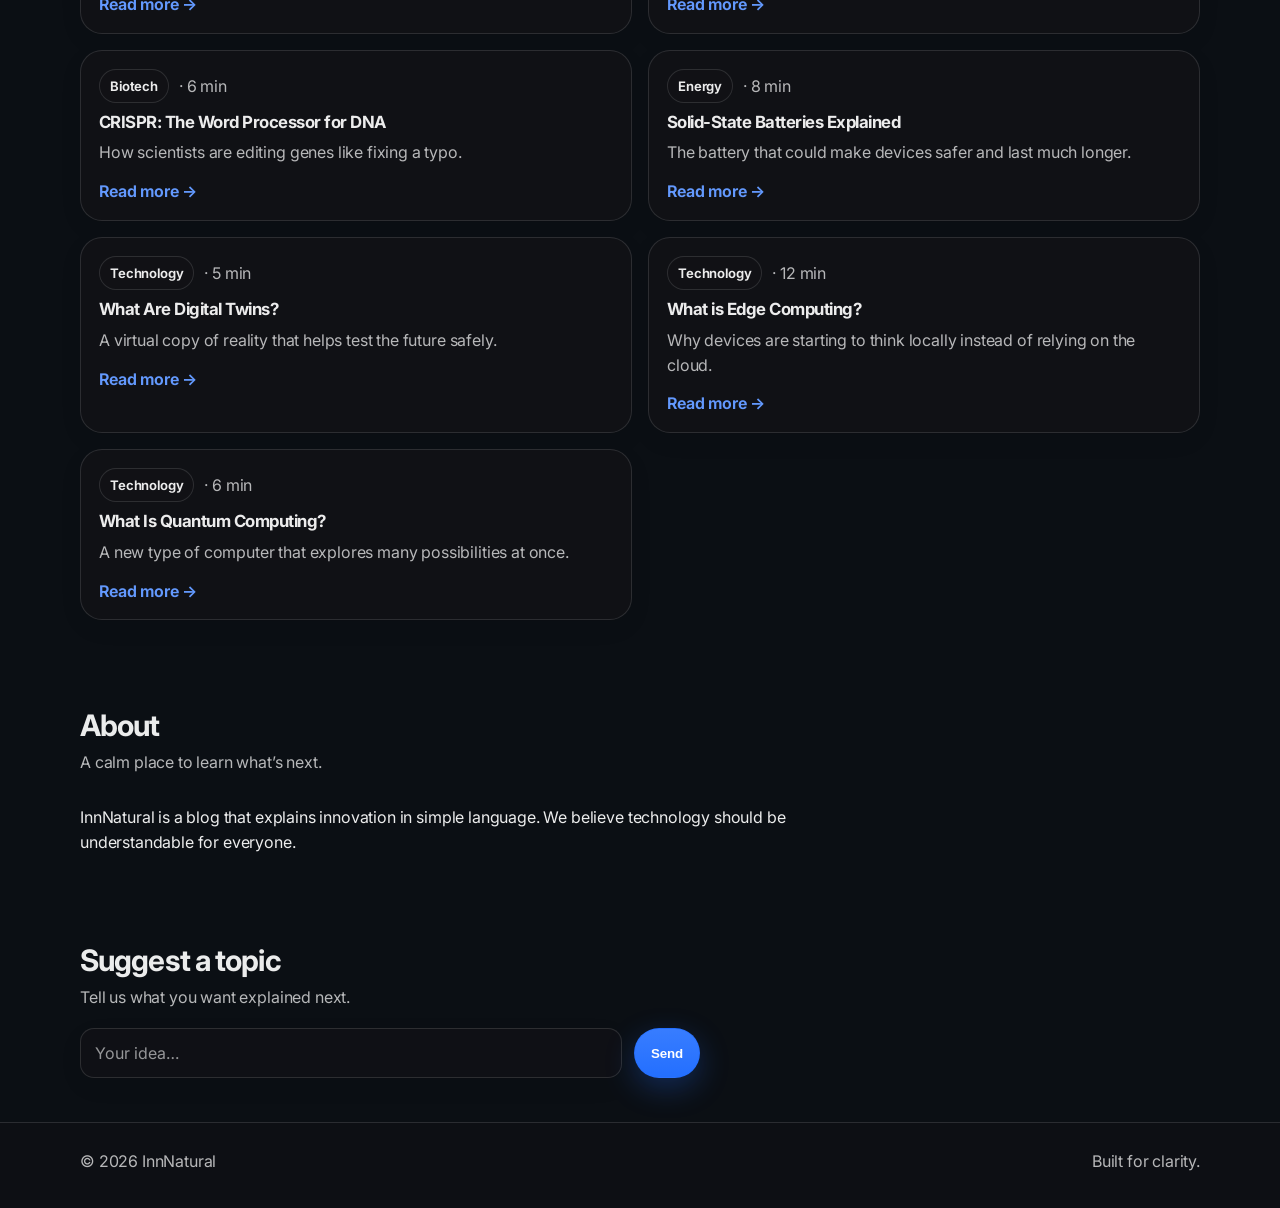
==== commit 2e5ac0c0: "Update index.html" ====
--- a/index.html
+++ b/index.html
@@ -182,6 +182,15 @@
           <p>Why devices are starting to think locally instead of relying on the cloud.</p>
           <a class="post-link" href="article-edge-computing.html">Read more →</a>
         </article>
+        <article class="card post">
+          <div class="post-meta">
+            <span class="tag">Technology</span>
+            <span class="muted">· 6 min</span>
+          </div>
+          <h3>What Is Quantum Computing?</h3>
+          <p>A new type of computer that explores many possibilities at once.</p>
+          <a class="post-link" href="article-quantum-computing.html">Read more →</a>
+        </article>
       </div>
     </div>
   </section>
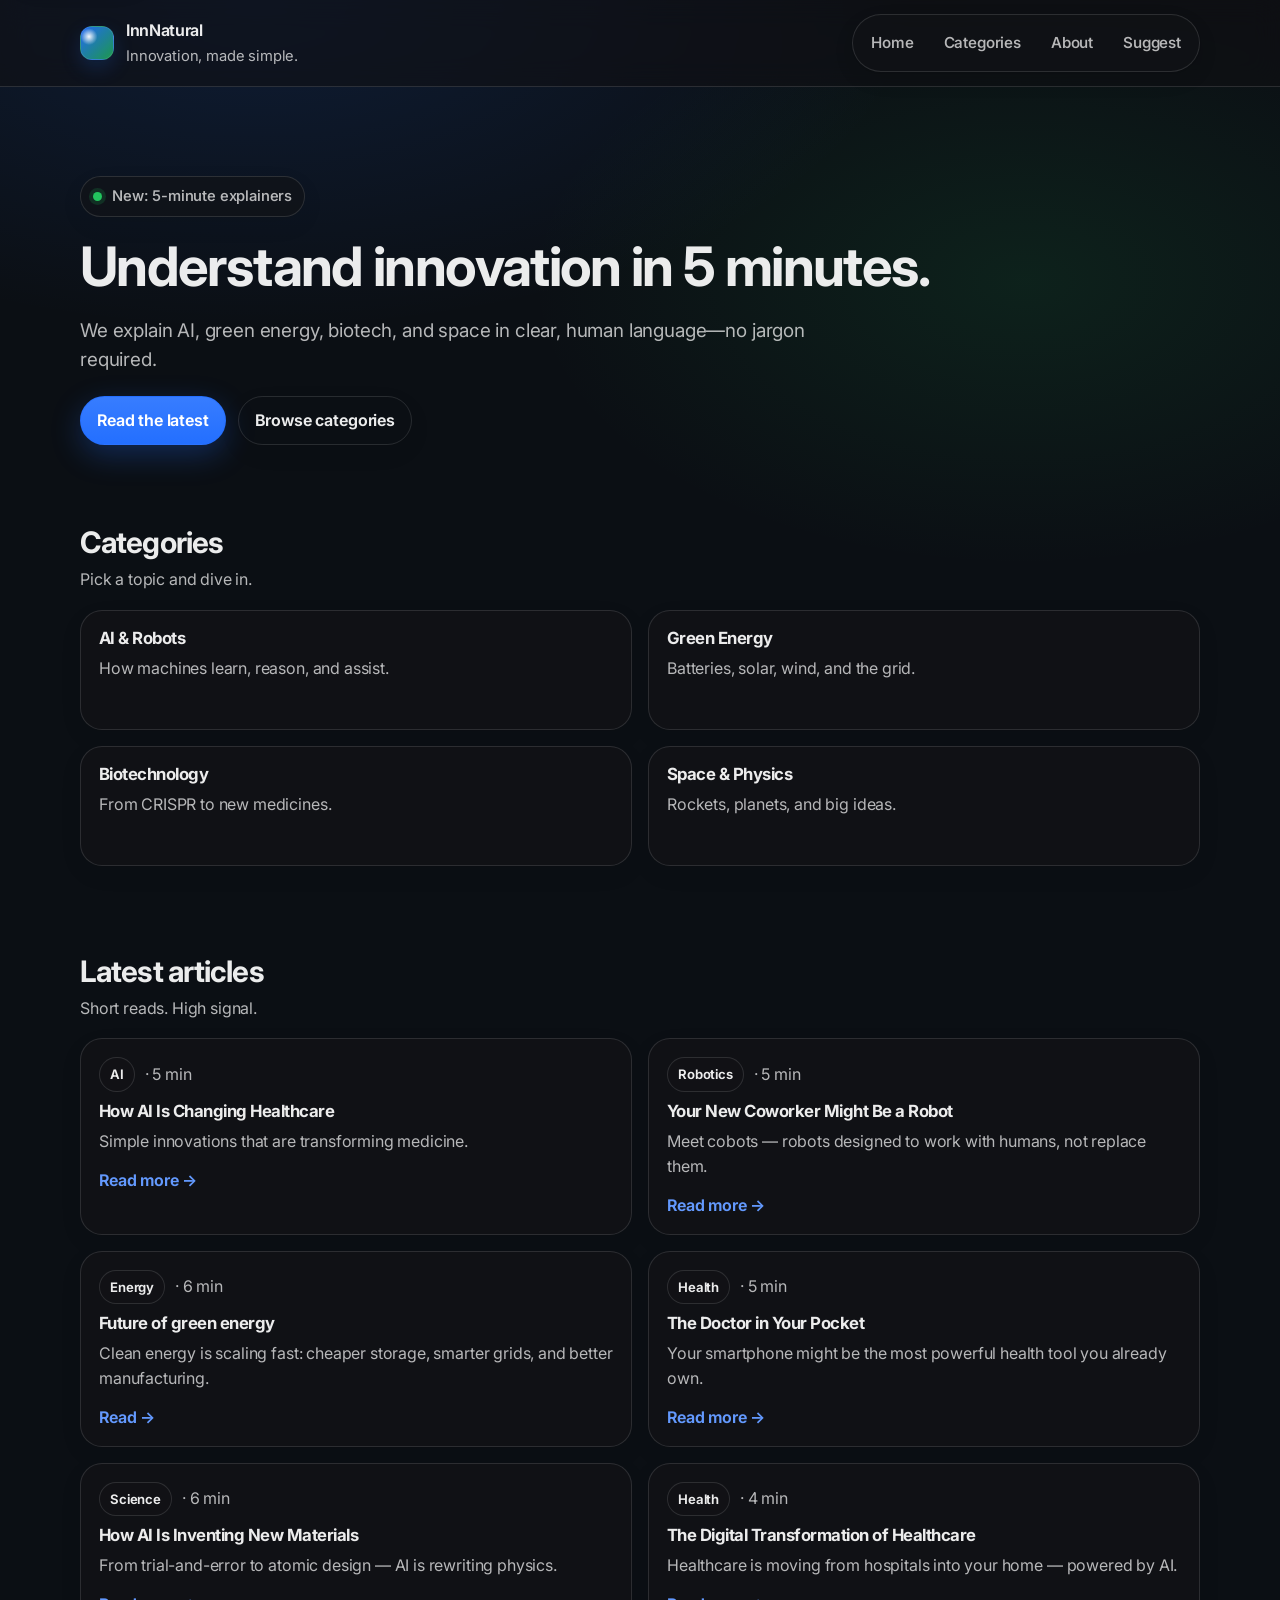
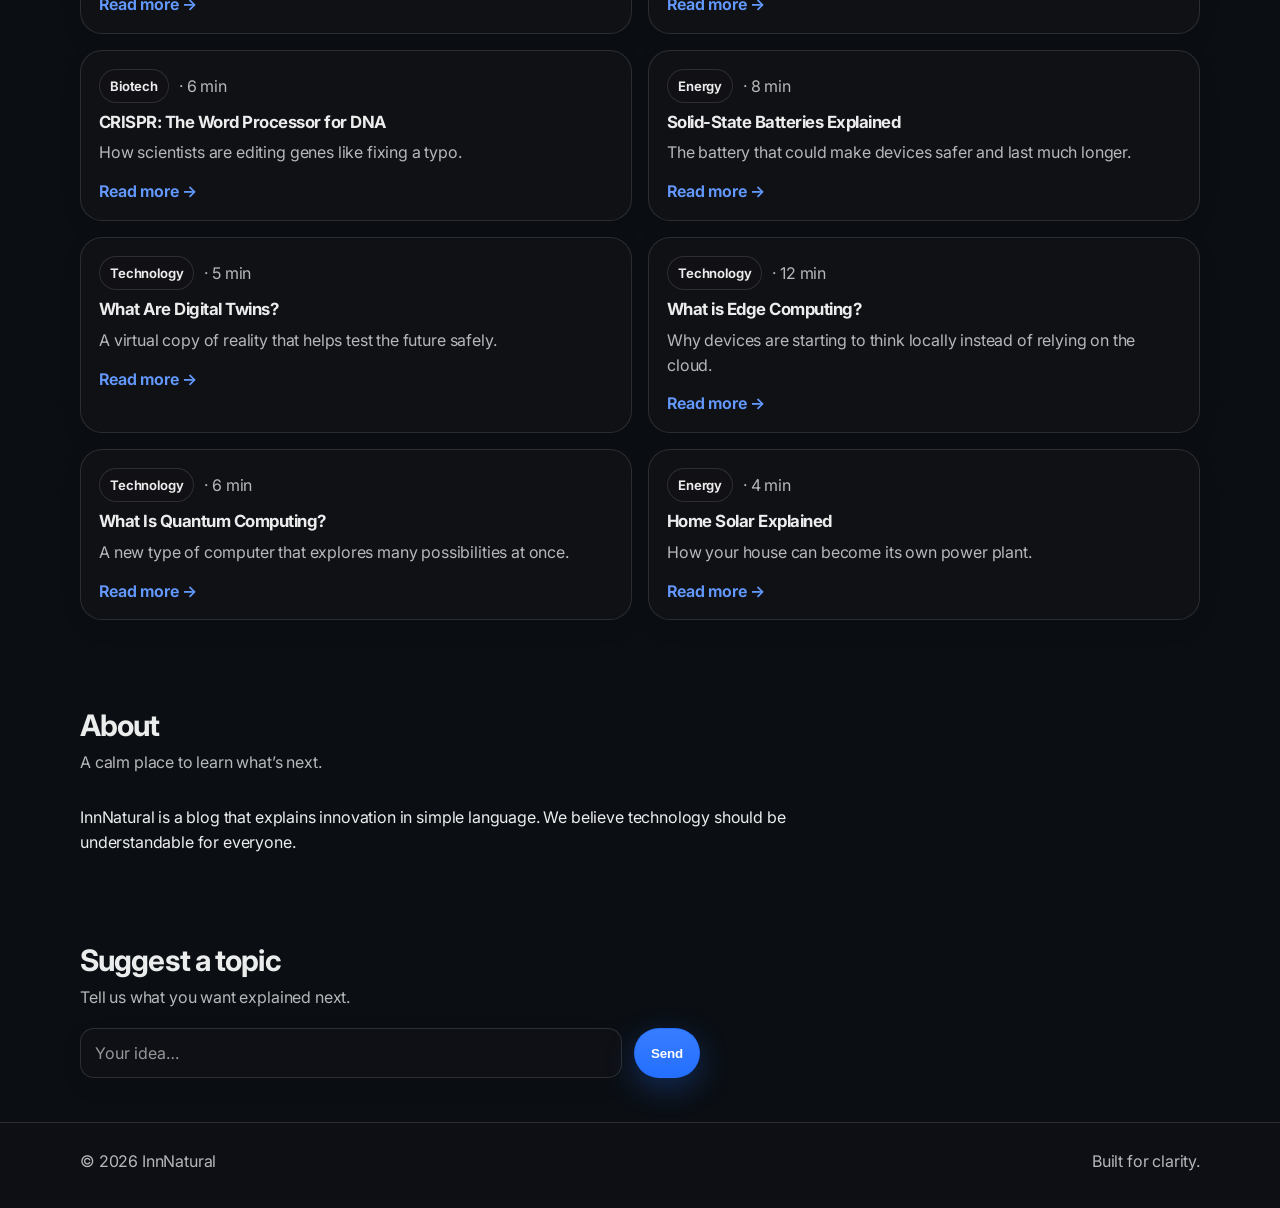
==== commit 45ab3af8: "Update index.html" ====
--- a/index.html
+++ b/index.html
@@ -191,6 +191,15 @@
           <p>A new type of computer that explores many possibilities at once.</p>
           <a class="post-link" href="article-quantum-computing.html">Read more →</a>
         </article>
+        <article class="card post">
+          <div class="post-meta">
+            <span class="tag">Energy</span>
+            <span class="muted">· 4 min</span>
+          </div>
+          <h3>Home Solar Explained</h3>
+          <p>How your house can become its own power plant.</p>
+          <a class="post-link" href="article-home-solar.html">Read more →</a>
+        </article>
       </div>
     </div>
   </section>
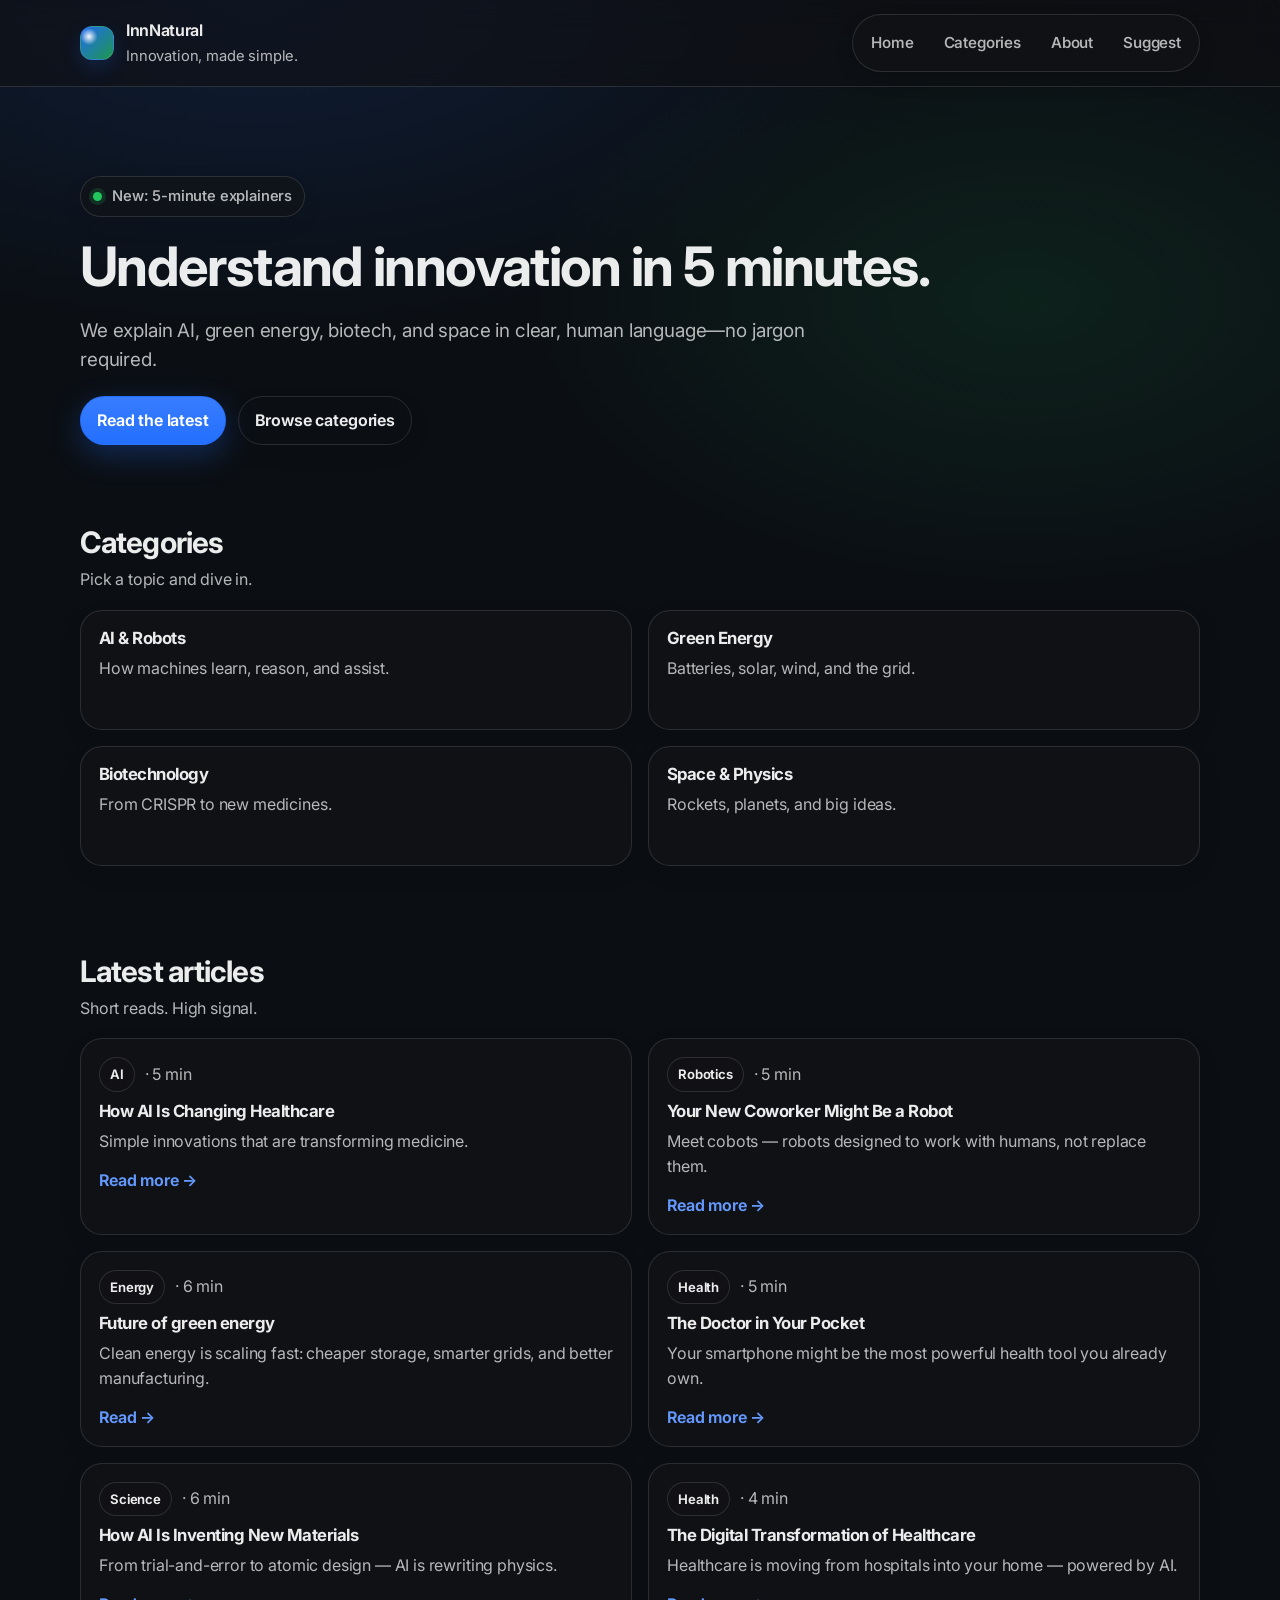
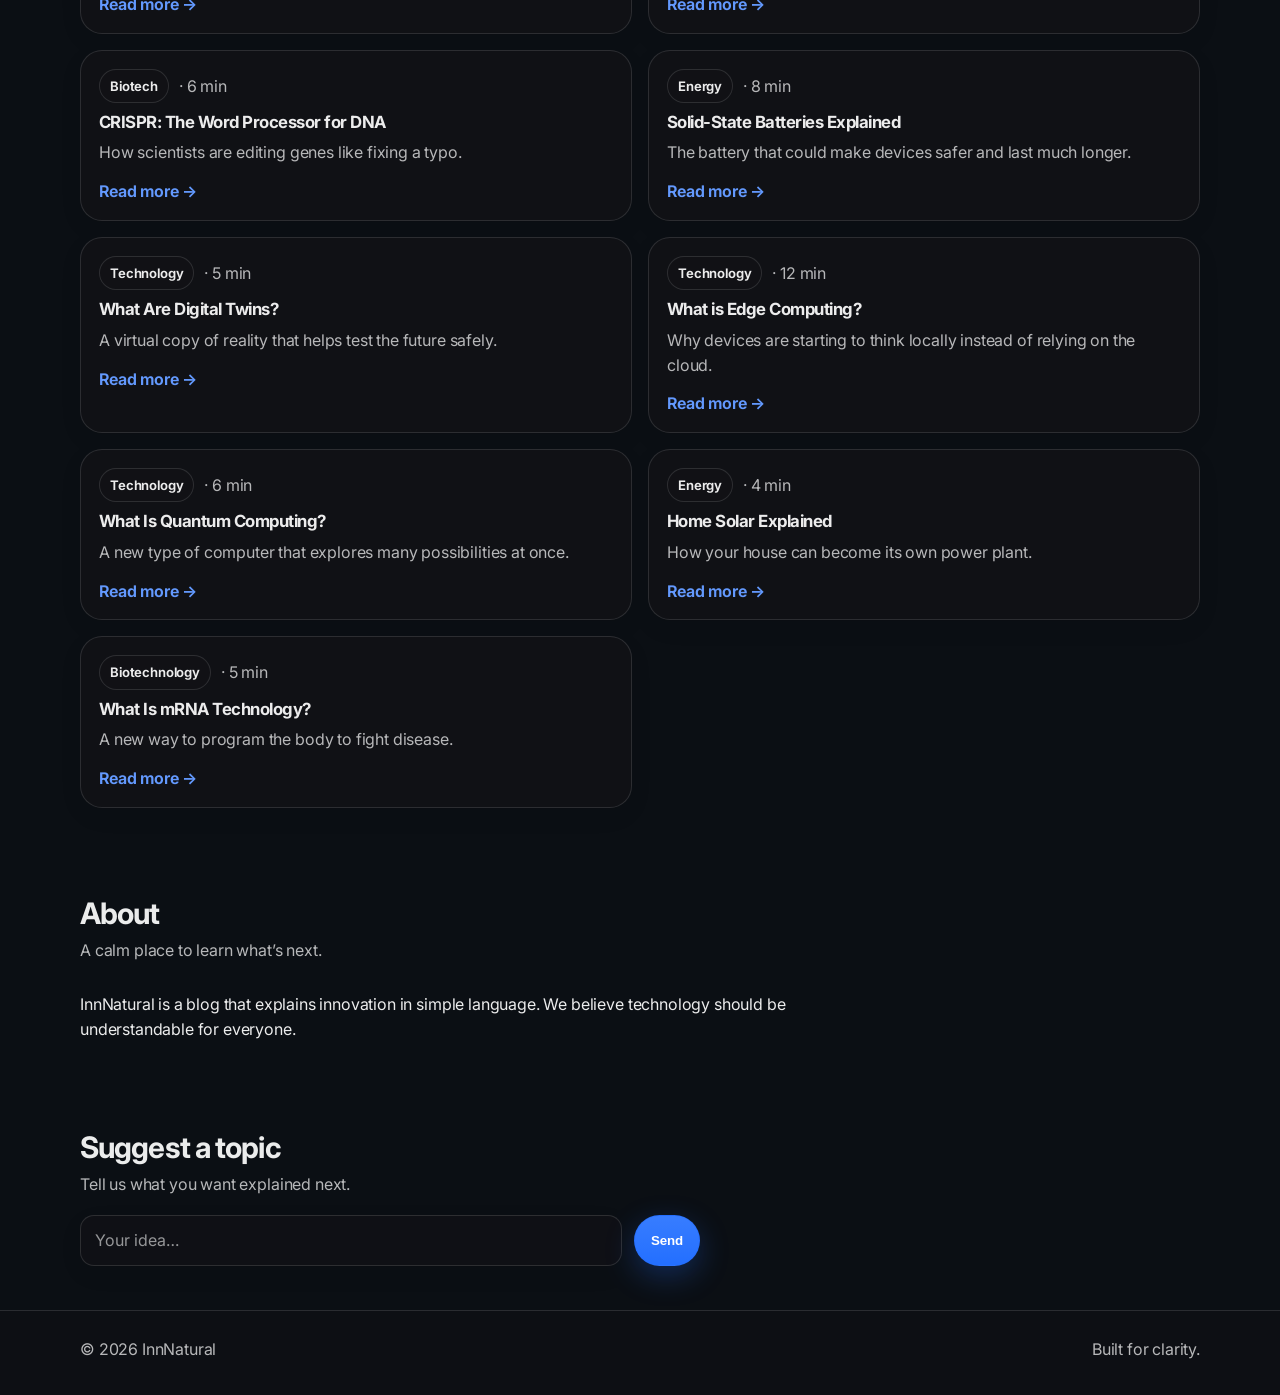
==== commit 867d999b: "Update index.html" ====
--- a/index.html
+++ b/index.html
@@ -200,6 +200,15 @@
           <p>How your house can become its own power plant.</p>
           <a class="post-link" href="article-home-solar.html">Read more →</a>
         </article>
+        <article class="card post">
+          <div class="post-meta">
+            <span class="tag">Biotechnology</span>
+            <span class="muted">· 5 min</span>
+          </div>
+          <h3>What Is mRNA Technology?</h3>
+          <p>A new way to program the body to fight disease.</p>
+          <a class="post-link" href="article-mrna.html">Read more →</a>
+        </article>
       </div>
     </div>
   </section>
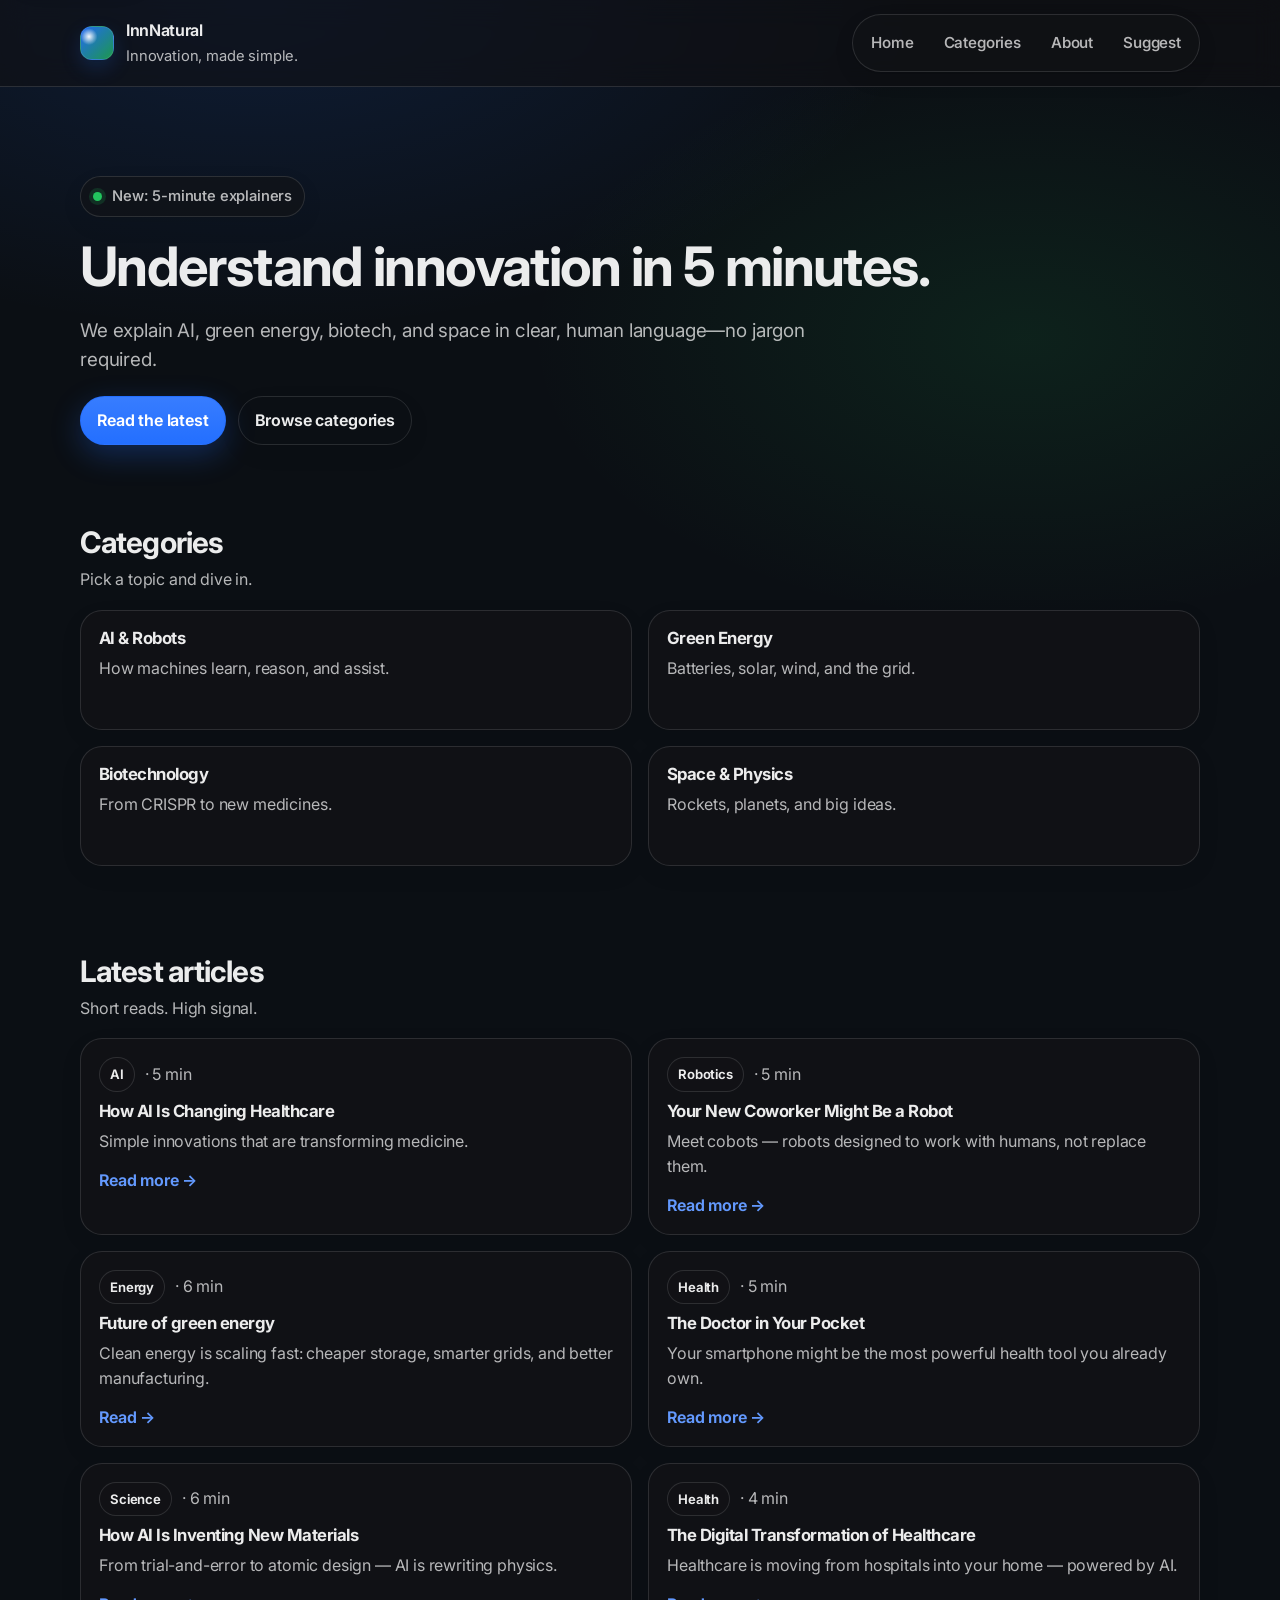
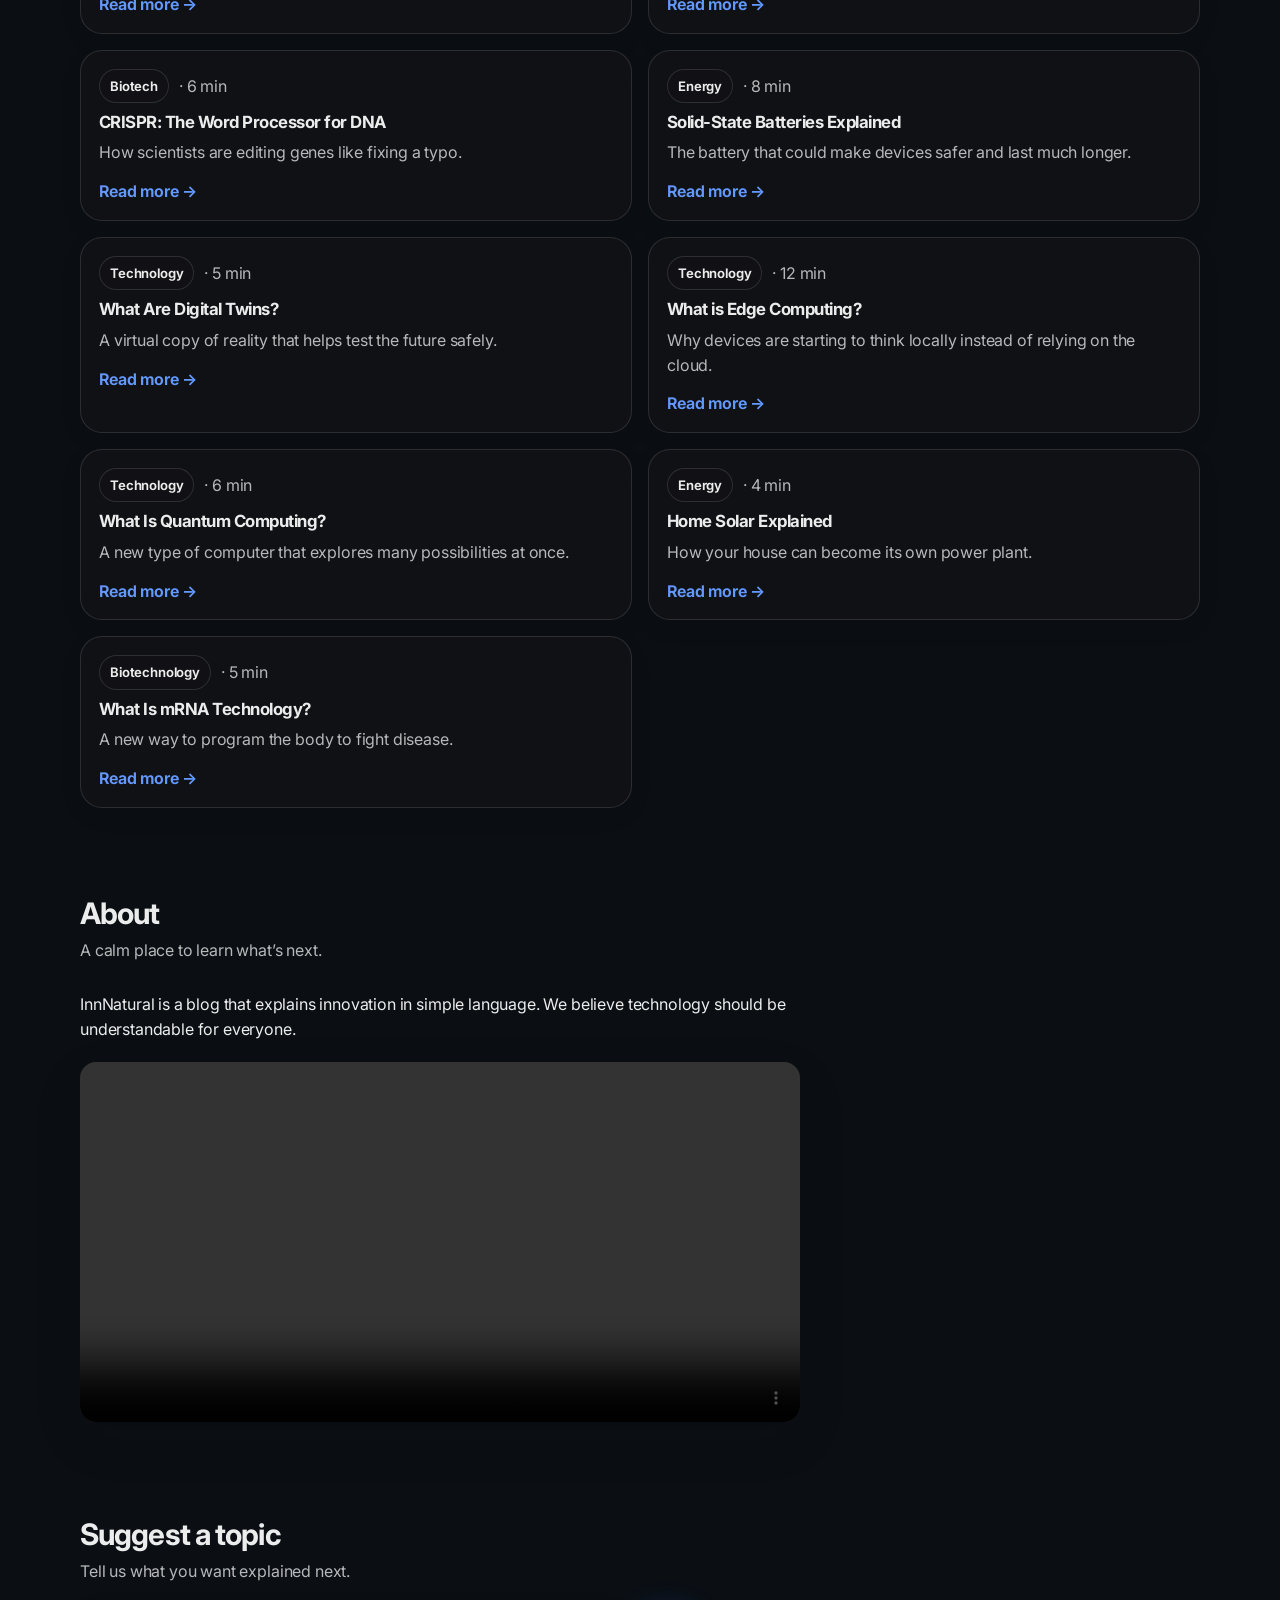
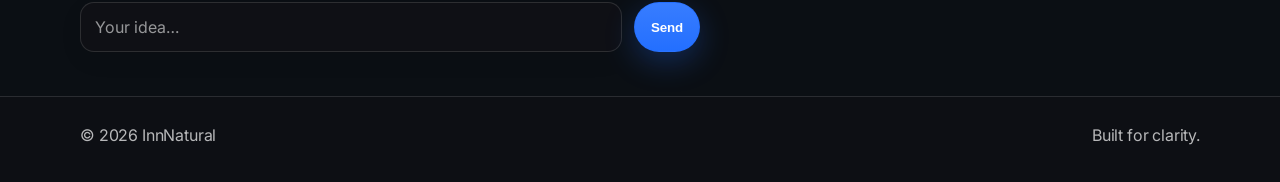
==== commit ed950db4: "Update index.html" ====
--- a/index.html
+++ b/index.html
@@ -224,6 +224,10 @@
         InnNatural is a blog that explains innovation in simple language.
         We believe technology should be understandable for everyone.
       </p>
+      <video controls class="about-video">
+        <source src="video.mp4" type="video/mp4">
+        Your browser does not support the video tag.
+      </video>
     </div>
   </div>
 </section>
--- a/style.css
+++ b/style.css
@@ -578,3 +578,10 @@
   font-size: 1.1rem;
   color: white;
 }
+.about-video {
+  width: 100%;
+  max-width: 720px;
+  border-radius: 16px;
+  margin-top: 20px;
+  box-shadow: var(--shadow-md);
+}
